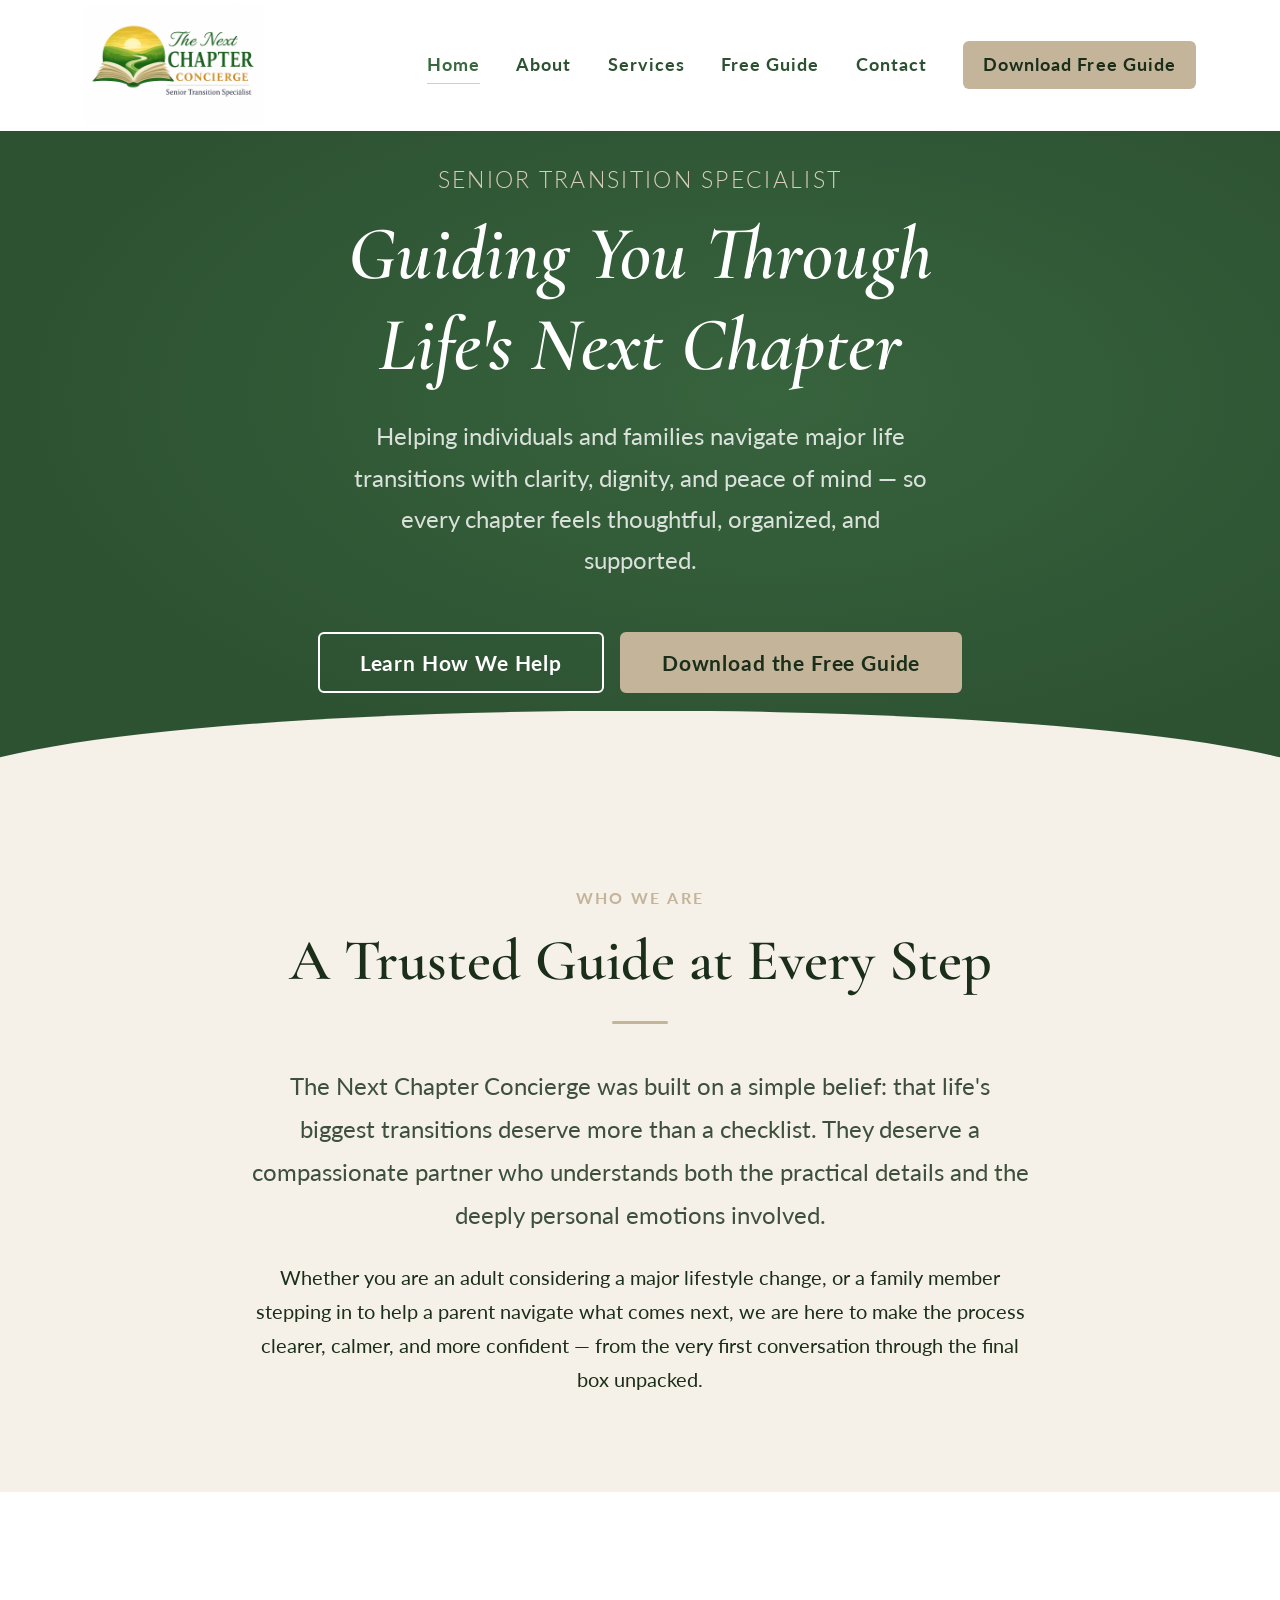
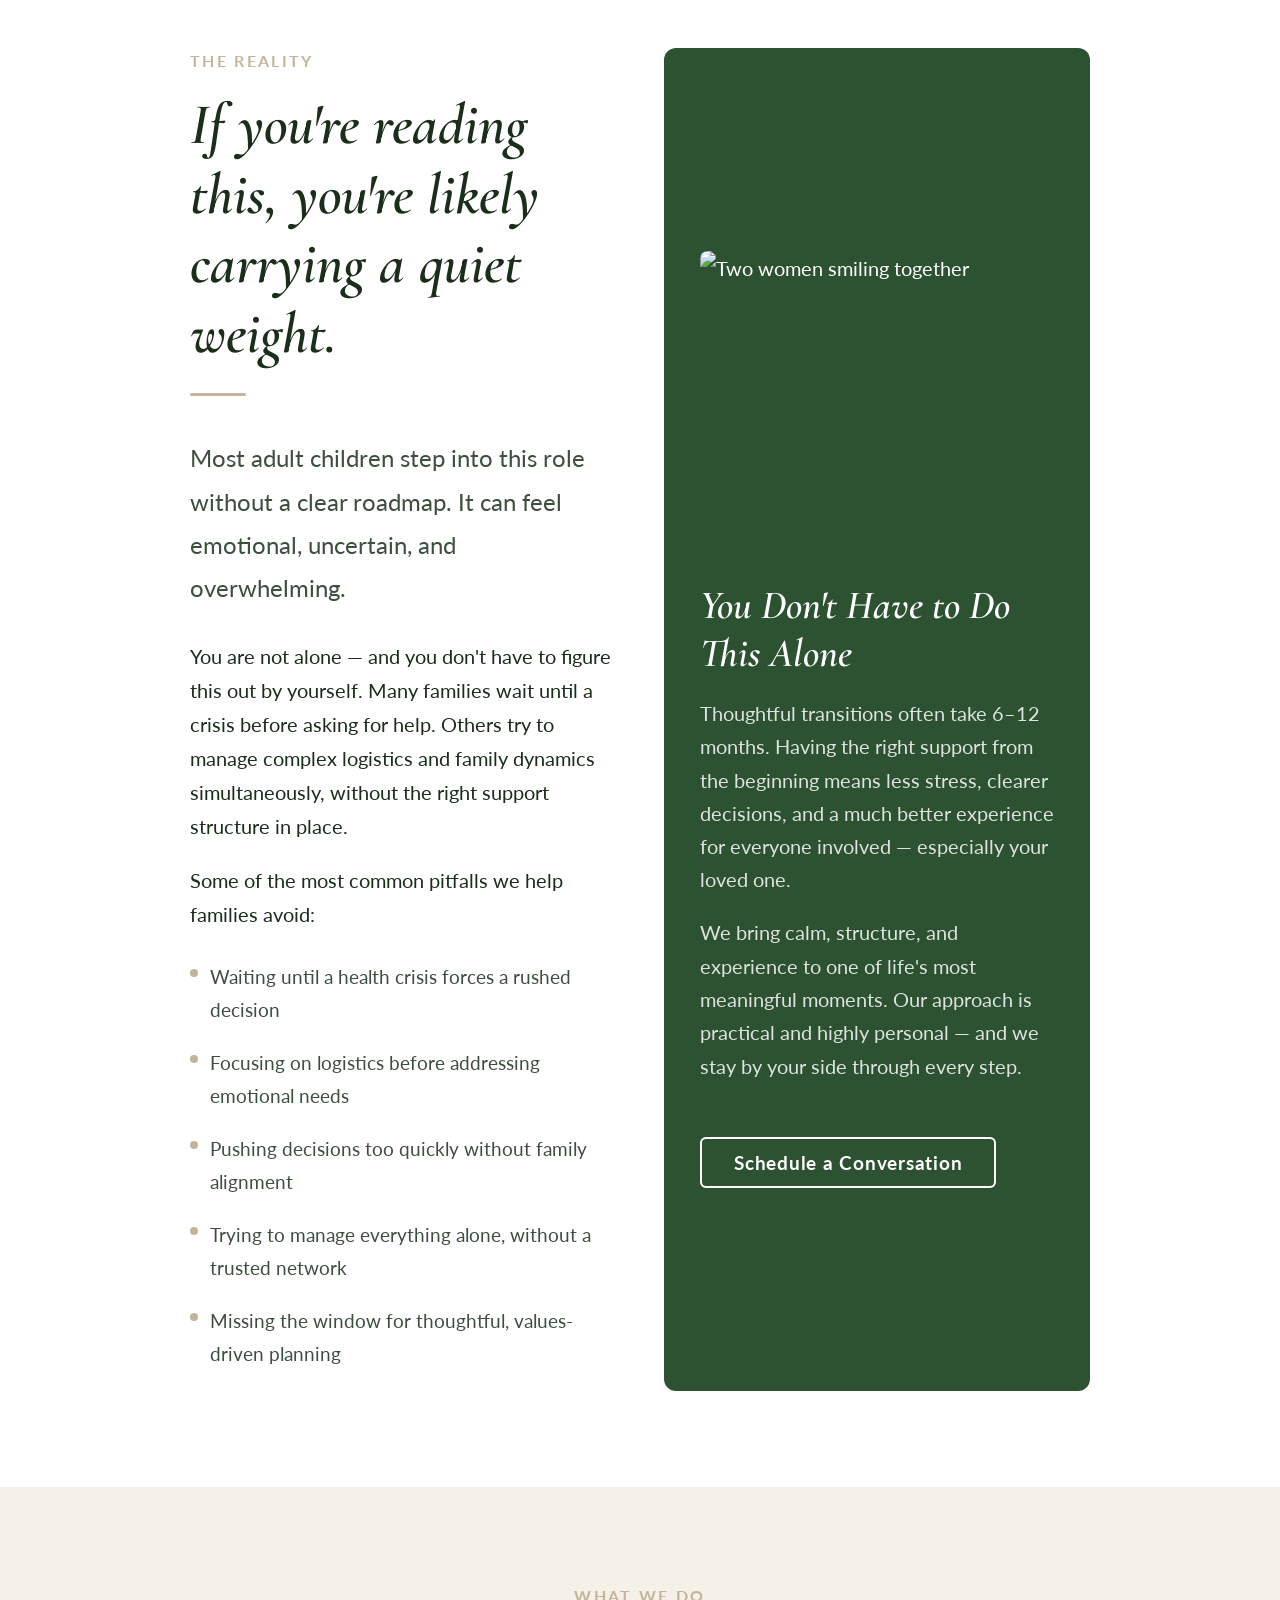
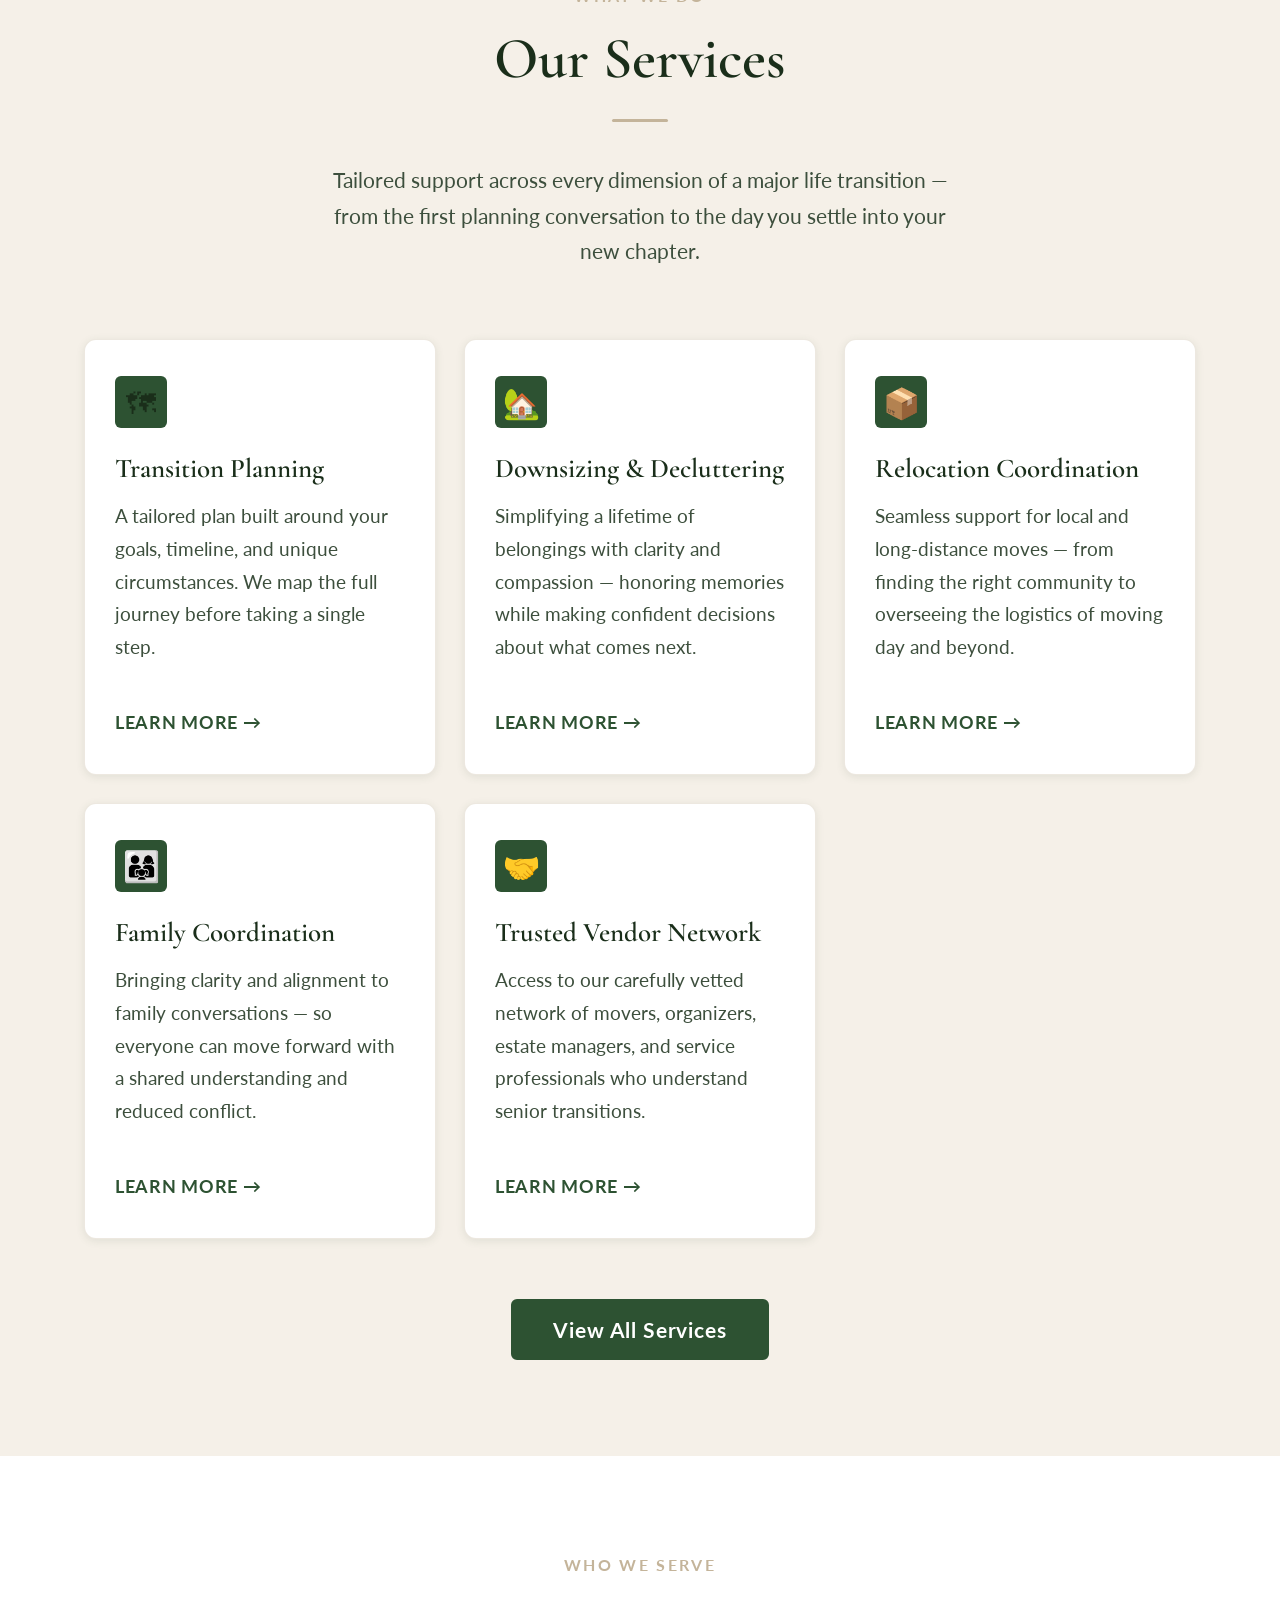
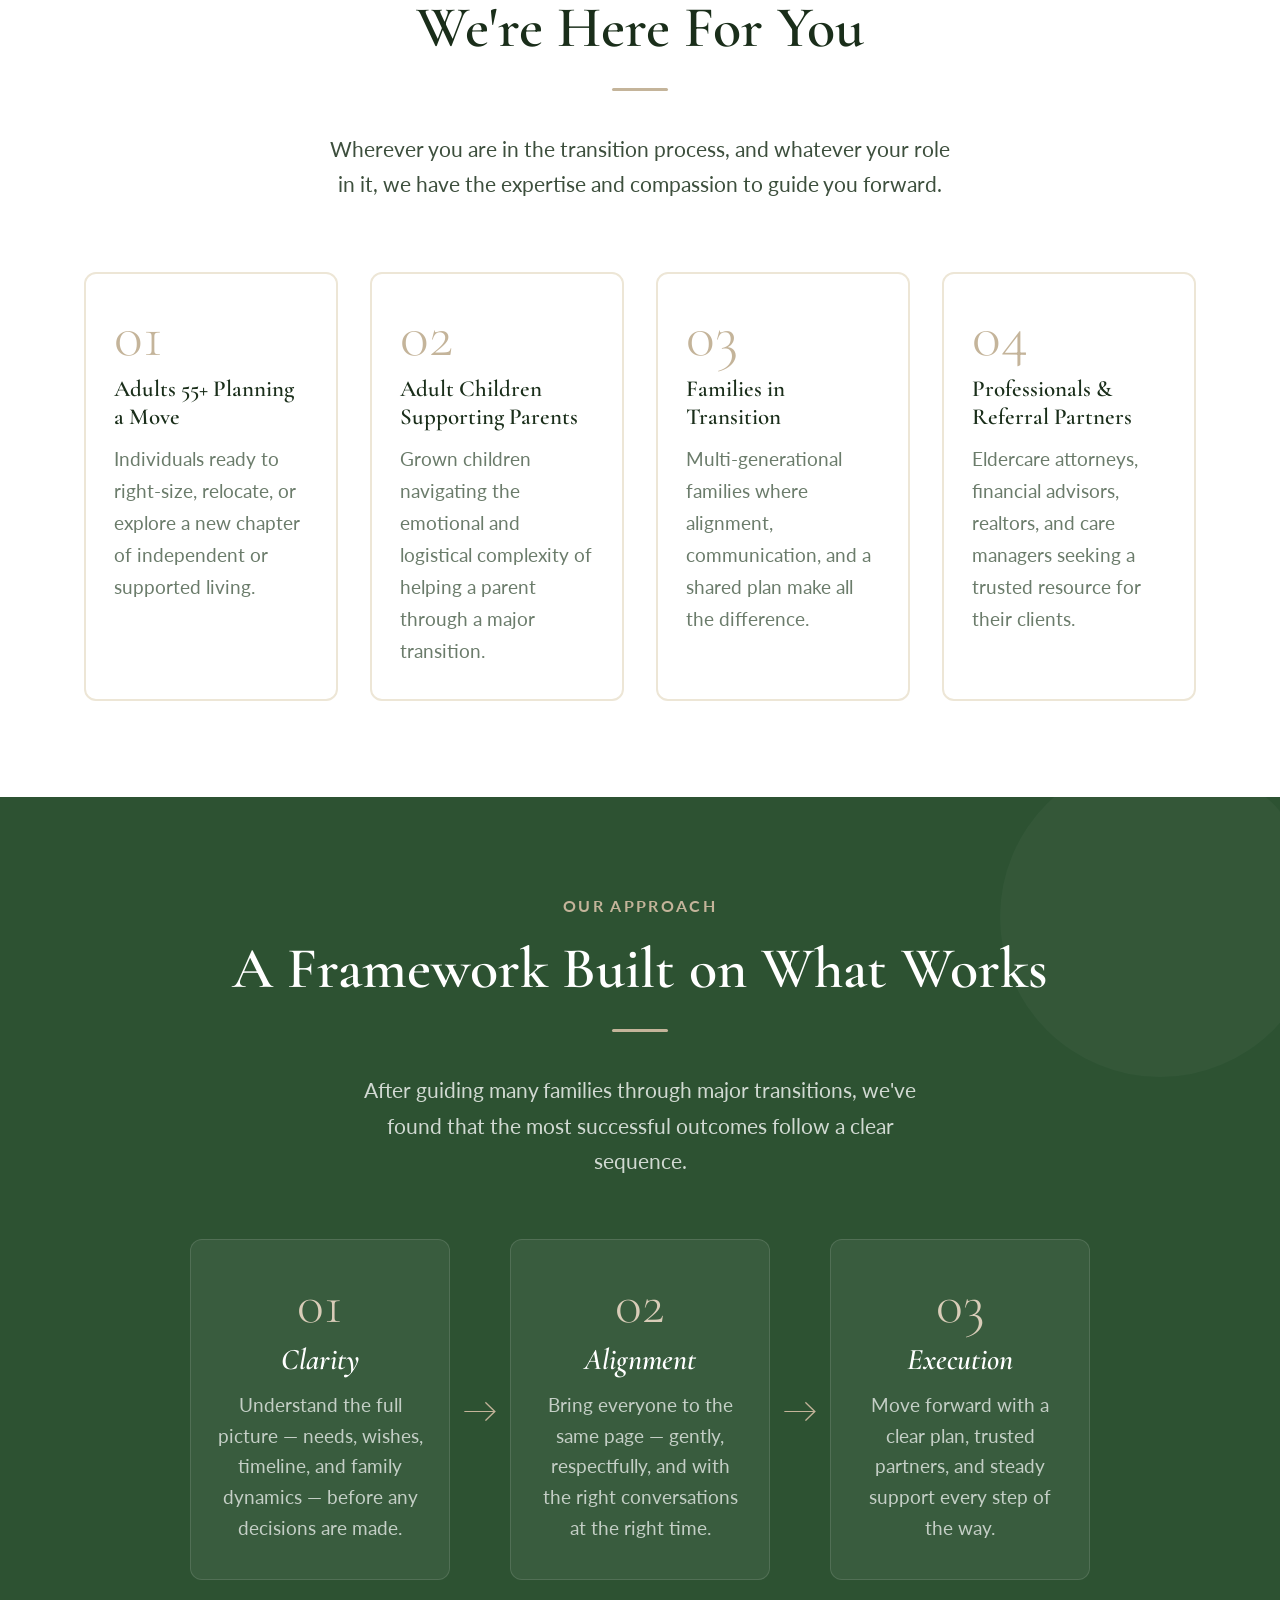
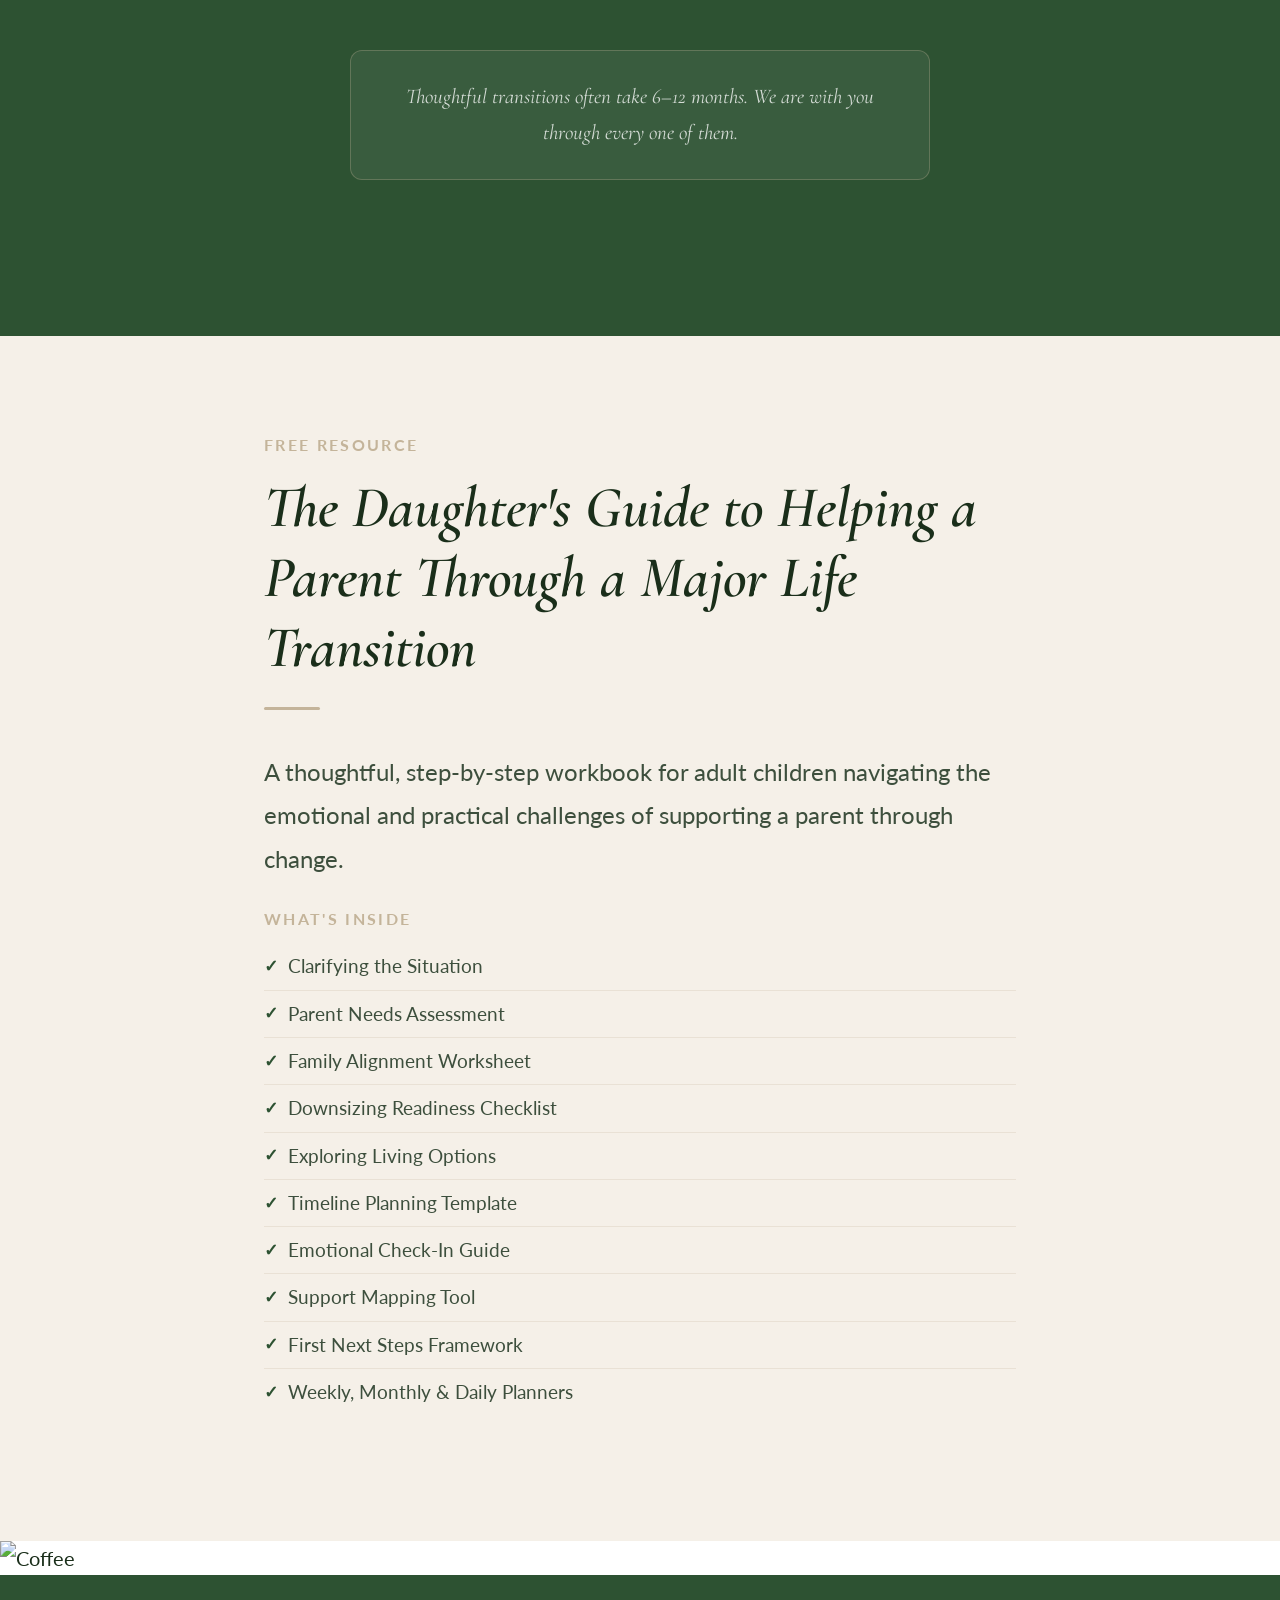
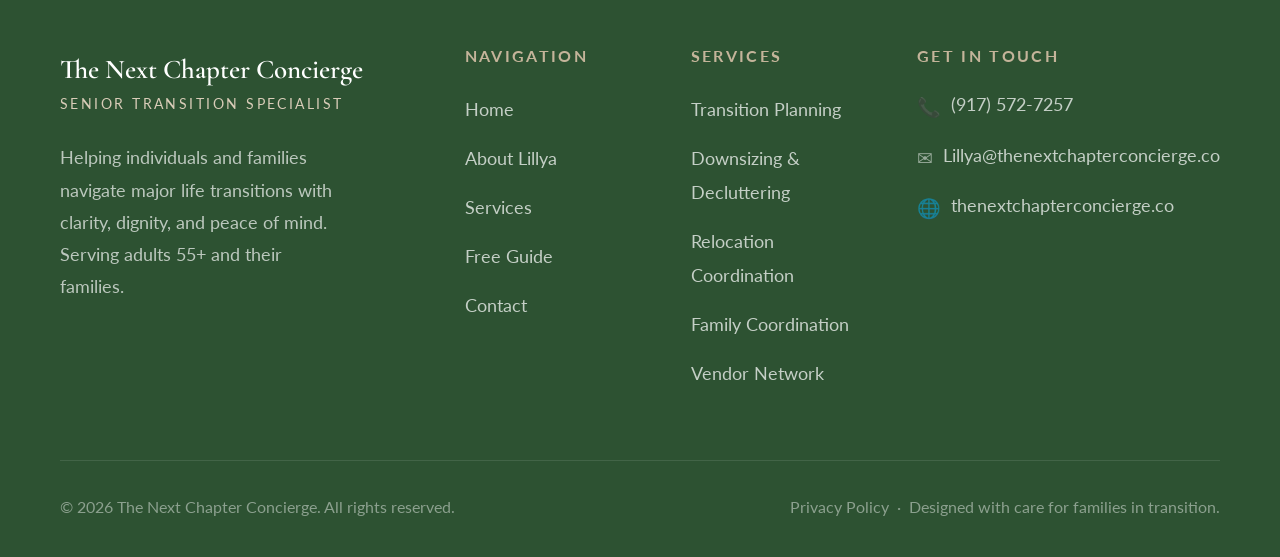
==== index.html @ 76ec865d "Initial commit — TheNextChapterConcierge website Co-Authored-By: Claude Sonnet 4.6 <noreply@anthropi" ====
<!DOCTYPE html>
<html lang="en">
<head>
  <meta charset="UTF-8" />
  <meta name="viewport" content="width=device-width, initial-scale=1.0" />
  <title>The Next Chapter Concierge — Senior Transition Specialist</title>
  <meta name="description" content="The Next Chapter Concierge helps individuals and families navigate major life transitions with clarity, dignity, and peace of mind. Serving adults 55+ and their families." />
  <meta name="author" content="Lillya Nashanchik" />

  <!-- Open Graph -->
  <meta property="og:title" content="The Next Chapter Concierge" />
  <meta property="og:description" content="Guiding You Through Life's Next Chapter. Senior Transition Specialist serving adults 55+ and their families." />
  <meta property="og:url" content="https://www.thenextchapterconcierge.co" />
  <meta property="og:type" content="website" />

  <!-- Google Fonts -->
  <link rel="preconnect" href="https://fonts.googleapis.com" />
  <link rel="preconnect" href="https://fonts.gstatic.com" crossorigin />
  <link href="https://fonts.googleapis.com/css2?family=Cormorant+Garamond:ital,wght@0,300;0,400;0,600;1,300;1,400;1,600&family=Lato:wght@300;400;700&display=swap" rel="stylesheet" />

  <link rel="stylesheet" href="css/styles.css" />
</head>
<body>

  <!-- ====================================================
       HEADER / NAV
       ==================================================== -->
  <header class="site-header" role="banner">
    <div class="nav-inner">
      <a href="index.html" class="nav-logo" aria-label="The Next Chapter Concierge — Home">
        <img src="images/logo.png" alt="The Next Chapter Concierge" class="logo-img" />
      </a>

      <nav class="nav-links" aria-label="Primary navigation">
        <a href="index.html" class="active">Home</a>
        <a href="about.html">About</a>
        <a href="services.html">Services</a>
        <a href="guide.html">Free Guide</a>
        <a href="contact.html">Contact</a>
        <a href="guide.html" class="nav-cta">Download Free Guide</a>
      </nav>

      <button class="hamburger" aria-label="Toggle navigation" aria-expanded="false" aria-controls="mobile-nav">
        <span></span>
        <span></span>
        <span></span>
      </button>
    </div>
  </header>

  <!-- Mobile Nav -->
  <nav class="mobile-nav" id="mobile-nav" aria-label="Mobile navigation">
    <ul>
      <li><a href="index.html">Home</a></li>
      <li><a href="about.html">About Lillya</a></li>
      <li><a href="services.html">Services</a></li>
      <li><a href="guide.html">Free Guide</a></li>
      <li><a href="contact.html">Contact</a></li>
    </ul>
    <div class="mobile-cta">
      <a href="guide.html" class="btn btn-tan">Download the Free Guide</a>
    </div>
  </nav>

  <main id="main-content">

    <!-- ====================================================
         HERO
         ==================================================== -->
    <section class="hero" aria-labelledby="hero-heading">
      <div class="hero-inner">
        <p class="hero-sub">Senior Transition Specialist</p>
        <h1 id="hero-heading">Guiding You Through<br />Life's Next Chapter</h1>
        <p class="hero-desc">
          Helping individuals and families navigate major life transitions with
          clarity, dignity, and peace of mind — so every chapter feels thoughtful,
          organized, and supported.
        </p>
        <div class="hero-btns">
          <a href="services.html" class="btn btn-outline btn-lg">Learn How We Help</a>
          <a href="guide.html" class="btn btn-tan btn-lg">Download the Free Guide</a>
        </div>
      </div>
    </section>

    <!-- ====================================================
         INTRO / WHO WE ARE
         ==================================================== -->
    <section class="intro-section" aria-labelledby="intro-heading">
      <div class="intro-inner">
        <span class="eyebrow">Who We Are</span>
        <h2 id="intro-heading">A Trusted Guide at Every Step</h2>
        <div class="divider"></div>
        <p class="lead">
          The Next Chapter Concierge was built on a simple belief: that life's biggest
          transitions deserve more than a checklist. They deserve a compassionate partner
          who understands both the practical details and the deeply personal emotions involved.
        </p>

        <p>
          Whether you are an adult considering a major lifestyle change, or a family member
          stepping in to help a parent navigate what comes next, we are here to make the
          process clearer, calmer, and more confident — from the very first conversation
          through the final box unpacked.
        </p>
      </div>
    </section>

    <!-- ====================================================
         THE REALITY / YOU'RE NOT ALONE
         ==================================================== -->
    <section class="reality-section" aria-labelledby="reality-heading">
      <div class="reality-inner">
        <div class="reality-grid">
          <div class="reality-text">
            <span class="eyebrow">The Reality</span>
            <h2 id="reality-heading">If you're reading this, you're likely carrying a quiet weight.</h2>
            <div class="divider divider-left"></div>
            <p class="lead">
              Most adult children step into this role without a clear roadmap. It can feel
              emotional, uncertain, and overwhelming.
            </p>
            <p>
              You are not alone — and you don't have to figure this out by yourself.
              Many families wait until a crisis before asking for help. Others try to manage
              complex logistics and family dynamics simultaneously, without the right
              support structure in place.
            </p>
            <p>
              Some of the most common pitfalls we help families avoid:
            </p>
            <ul class="reality-list" data-fade>
              <li>Waiting until a health crisis forces a rushed decision</li>
              <li>Focusing on logistics before addressing emotional needs</li>
              <li>Pushing decisions too quickly without family alignment</li>
              <li>Trying to manage everything alone, without a trusted network</li>
              <li>Missing the window for thoughtful, values-driven planning</li>
            </ul>
          </div>
          <div class="reality-callout" data-fade>
            <img src="images/Women.png" alt="Two women smiling together" style="width:100%; border-radius:8px; display:block; margin-bottom:1.5rem; min-height:300px; object-fit:cover;" />
            <h3>You Don't Have to Do This Alone</h3>
            <p>
              Thoughtful transitions often take 6–12 months. Having the right support
              from the beginning means less stress, clearer decisions, and a much better
              experience for everyone involved — especially your loved one.
            </p>
            <p>
              We bring calm, structure, and experience to one of life's most meaningful moments.
              Our approach is practical and highly personal — and we stay by your side
              through every step.
            </p>
            <a href="contact.html" class="btn btn-outline">Schedule a Conversation</a>
          </div>
        </div>
      </div>
    </section>

    <!-- ====================================================
         SERVICES
         ==================================================== -->
    <section class="services-section" aria-labelledby="services-heading">
      <div class="container">
        <div class="section-header">
          <span class="eyebrow">What We Do</span>
          <h2 id="services-heading">Our Services</h2>
          <div class="divider"></div>
          <p>
            Tailored support across every dimension of a major life transition —
            from the first planning conversation to the day you settle into your new chapter.
          </p>
        </div>

        <div class="services-grid">

          <div class="service-card" data-fade>
            <div class="service-icon" aria-hidden="true">🗺</div>
            <h3>Transition Planning</h3>
            <p>
              A tailored plan built around your goals, timeline, and unique circumstances.
              We map the full journey before taking a single step.
            </p>
            <a href="services.html#transition-planning" class="learn-more">Learn more →</a>
          </div>

          <div class="service-card" data-fade>
            <div class="service-icon" aria-hidden="true">🏡</div>
            <h3>Downsizing &amp; Decluttering</h3>
            <p>
              Simplifying a lifetime of belongings with clarity and compassion — honoring
              memories while making confident decisions about what comes next.
            </p>
            <a href="services.html#downsizing" class="learn-more">Learn more →</a>
          </div>

          <div class="service-card" data-fade>
            <div class="service-icon" aria-hidden="true">📦</div>
            <h3>Relocation Coordination</h3>
            <p>
              Seamless support for local and long-distance moves — from finding the right
              community to overseeing the logistics of moving day and beyond.
            </p>
            <a href="services.html#relocation" class="learn-more">Learn more →</a>
          </div>

          <div class="service-card" data-fade>
            <div class="service-icon" aria-hidden="true">👨‍👩‍👧</div>
            <h3>Family Coordination</h3>
            <p>
              Bringing clarity and alignment to family conversations — so everyone
              can move forward with a shared understanding and reduced conflict.
            </p>
            <a href="services.html#family-coordination" class="learn-more">Learn more →</a>
          </div>

          <div class="service-card" data-fade>
            <div class="service-icon" aria-hidden="true">🤝</div>
            <h3>Trusted Vendor Network</h3>
            <p>
              Access to our carefully vetted network of movers, organizers, estate
              managers, and service professionals who understand senior transitions.
            </p>
            <a href="services.html#vendor-network" class="learn-more">Learn more →</a>
          </div>

        </div>

        <div style="text-align:center; margin-top:3rem;">
          <a href="services.html" class="btn btn-primary btn-lg">View All Services</a>
        </div>
      </div>
    </section>

    <!-- ====================================================
         WHO WE SERVE
         ==================================================== -->
    <section class="audience-section" aria-labelledby="audience-heading">
      <div class="container">
        <div class="section-header">
          <span class="eyebrow">Who We Serve</span>
          <h2 id="audience-heading">We're Here For You</h2>
          <div class="divider"></div>
          <p>
            Wherever you are in the transition process, and whatever your role in it,
            we have the expertise and compassion to guide you forward.
          </p>
        </div>

        <div class="audience-grid">
          <div class="audience-card" data-fade>
            <div class="audience-num">01</div>
            <h4>Adults 55+ Planning a Move</h4>
            <p>
              Individuals ready to right-size, relocate, or explore a new chapter
              of independent or supported living.
            </p>
          </div>
          <div class="audience-card" data-fade>
            <div class="audience-num">02</div>
            <h4>Adult Children Supporting Parents</h4>
            <p>
              Grown children navigating the emotional and logistical complexity of
              helping a parent through a major transition.
            </p>
          </div>
          <div class="audience-card" data-fade>
            <div class="audience-num">03</div>
            <h4>Families in Transition</h4>
            <p>
              Multi-generational families where alignment, communication, and a
              shared plan make all the difference.
            </p>
          </div>
          <div class="audience-card" data-fade>
            <div class="audience-num">04</div>
            <h4>Professionals &amp; Referral Partners</h4>
            <p>
              Eldercare attorneys, financial advisors, realtors, and care managers
              seeking a trusted resource for their clients.
            </p>
          </div>
        </div>
      </div>
    </section>

    <!-- ====================================================
         THE FRAMEWORK
         ==================================================== -->
    <section class="framework-section" aria-labelledby="framework-heading">
      <div class="framework-inner">
        <span class="eyebrow text-tan">Our Approach</span>
        <h2 id="framework-heading">A Framework Built on What Works</h2>
        <div class="divider"></div>
        <p>
          After guiding many families through major transitions, we've found that the
          most successful outcomes follow a clear sequence.
        </p>

        <div class="framework-steps" role="list">
          <div class="framework-step" role="listitem" data-fade>
            <div class="step-num">01</div>
            <h3>Clarity</h3>
            <p>Understand the full picture — needs, wishes, timeline, and family dynamics — before any decisions are made.</p>
          </div>
          <div class="framework-arrow" aria-hidden="true">→</div>
          <div class="framework-step" role="listitem" data-fade>
            <div class="step-num">02</div>
            <h3>Alignment</h3>
            <p>Bring everyone to the same page — gently, respectfully, and with the right conversations at the right time.</p>
          </div>
          <div class="framework-arrow" aria-hidden="true">→</div>
          <div class="framework-step" role="listitem" data-fade>
            <div class="step-num">03</div>
            <h3>Execution</h3>
            <p>Move forward with a clear plan, trusted partners, and steady support every step of the way.</p>
          </div>
        </div>

        <p class="framework-note">
          Thoughtful transitions often take 6–12 months. We are with you through every one of them.
        </p>
      </div>
    </section>

    <!-- ====================================================
         LEAD MAGNET
         ==================================================== -->
    <section class="lead-magnet-section" aria-labelledby="guide-heading">
      <div class="lead-magnet-inner">
        <div class="lead-magnet-content">
          <span class="eyebrow">Free Resource</span>
          <h2 id="guide-heading">The Daughter's Guide to Helping a Parent Through a Major Life Transition</h2>
          <div class="divider divider-left"></div>
          <p class="lead">
            A thoughtful, step-by-step workbook for adult children navigating the
            emotional and practical challenges of supporting a parent through change.
          </p>
          <div class="guide-includes">
            <h5>What's Inside</h5>
            <ul>
              <li>Clarifying the Situation</li>
              <li>Parent Needs Assessment</li>
              <li>Family Alignment Worksheet</li>
              <li>Downsizing Readiness Checklist</li>
              <li>Exploring Living Options</li>
              <li>Timeline Planning Template</li>
              <li>Emotional Check-In Guide</li>
              <li>Support Mapping Tool</li>
              <li>First Next Steps Framework</li>
              <li>Weekly, Monthly &amp; Daily Planners</li>
            </ul>
          </div>
        </div>

      </div>
    </section>

    <!-- ====================================================
         COFFEE IMAGE
         ==================================================== -->
    <div>
      <img src="images/coffee.png" alt="Coffee" style="width:100%; max-height:450px; object-fit:cover; display:block;" />
    </div>

  </main>

  <!-- ====================================================
       FOOTER
       ==================================================== -->
  <footer class="site-footer" role="contentinfo">
    <div class="footer-inner">
      <div class="footer-top">
        <div class="footer-brand">
          <div class="logo-main">The Next Chapter Concierge</div>
          <span class="logo-sub">Senior Transition Specialist</span>
          <p>
            Helping individuals and families navigate major life transitions with
            clarity, dignity, and peace of mind. Serving adults 55+ and their families.
          </p>
        </div>

        <div class="footer-col">
          <h5>Navigation</h5>
          <ul>
            <li><a href="index.html">Home</a></li>
            <li><a href="about.html">About Lillya</a></li>
            <li><a href="services.html">Services</a></li>
            <li><a href="guide.html">Free Guide</a></li>
            <li><a href="contact.html">Contact</a></li>
          </ul>
        </div>

        <div class="footer-col">
          <h5>Services</h5>
          <ul>
            <li><a href="services.html#transition-planning">Transition Planning</a></li>
            <li><a href="services.html#downsizing">Downsizing &amp; Decluttering</a></li>
            <li><a href="services.html#relocation">Relocation Coordination</a></li>
            <li><a href="services.html#family-coordination">Family Coordination</a></li>
            <li><a href="services.html#vendor-network">Vendor Network</a></li>
          </ul>
        </div>

        <div class="footer-col">
          <h5>Get In Touch</h5>
          <div class="footer-contact-item">
            <span class="icon" aria-hidden="true">📞</span>
            <a href="tel:+19175727257">(917) 572-7257</a>
          </div>
          <div class="footer-contact-item">
            <span class="icon" aria-hidden="true">✉</span>
            <a href="mailto:Lillya@thenextchapterconcierge.co">Lillya@thenextchapterconcierge.co</a>
          </div>
          <div class="footer-contact-item">
            <span class="icon" aria-hidden="true">🌐</span>
            <a href="https://www.thenextchapterconcierge.co">thenextchapterconcierge.co</a>
          </div>
        </div>
      </div>

      <div class="footer-bottom">
        <p>&copy; 2026 The Next Chapter Concierge. All rights reserved.</p>
        <p>
          <a href="contact.html">Privacy Policy</a> &nbsp;·&nbsp;
          Designed with care for families in transition.
        </p>
      </div>
    </div>
  </footer>

  <script src="js/main.js"></script>
</body>
</html>
---- css/styles.css ----
/* ============================================================
   The Next Chapter Concierge — Main Stylesheet
   ============================================================ */

/* Google Fonts imported in HTML head */

/* ---- CSS Custom Properties ---- */
:root {
  --green-dark:    #2d5232;
  --green-mid:     #3a6840;
  --green-light:   #4e8a56;
  --cream:         #f5f0e8;
  --cream-dark:    #ede6d6;
  --tan:           #c4b49a;
  --tan-light:     #d9ccb8;
  --text-dark:     #1a2e1a;
  --text-mid:      #3d4f3d;
  --text-light:    #6b7c6b;
  --white:         #ffffff;
  --shadow-sm:     0 2px 8px rgba(45, 82, 50, 0.10);
  --shadow-md:     0 6px 24px rgba(45, 82, 50, 0.14);
  --shadow-lg:     0 12px 48px rgba(45, 82, 50, 0.18);
  --radius-sm:     6px;
  --radius-md:     12px;
  --radius-lg:     20px;
  --transition:    0.28s ease;
  --max-width:     1160px;
  --section-pad:   96px 24px;
}

/* ---- Reset & Base ---- */
*, *::before, *::after {
  box-sizing: border-box;
  margin: 0;
  padding: 0;
}

html {
  scroll-behavior: smooth;
  font-size: 20px;
}

body {
  font-family: 'Lato', sans-serif;
  color: var(--text-dark);
  background: var(--white);
  line-height: 1.7;
  -webkit-font-smoothing: antialiased;
}

img {
  max-width: 100%;
  display: block;
}

a {
  color: inherit;
  text-decoration: none;
}

ul {
  list-style: none;
}

/* ---- Typography ---- */
h1, h2, h3, h4, h5 {
  font-family: 'Cormorant Garamond', serif;
  font-weight: 600;
  line-height: 1.2;
  color: var(--text-dark);
}

h1 { font-size: 3.8rem; }
h2 { font-size: 2.9rem; }
h3 { font-size: 2rem; }
h4 { font-size: 1.3rem; }
h5 { font-size: 1.1rem; }

p { margin-bottom: 1em; }
p:last-child { margin-bottom: 0; }

.lead {
  font-size: 1.2rem;
  line-height: 1.8;
  color: var(--text-mid);
}

.serif { font-family: 'Cormorant Garamond', serif; }

/* ---- Utility ---- */
.container {
  max-width: var(--max-width);
  margin: 0 auto;
  padding: 0 24px;
}

.text-center { text-align: center; }
.text-white  { color: var(--white); }
.text-green  { color: var(--green-dark); }
.text-tan    { color: var(--tan); }

.bg-green  { background-color: var(--green-dark); }
.bg-cream  { background-color: var(--cream); }
.bg-white  { background-color: var(--white); }

.section-pad { padding: var(--section-pad); }

.eyebrow {
  font-family: 'Lato', sans-serif;
  font-size: 0.78rem;
  font-weight: 700;
  letter-spacing: 0.15em;
  text-transform: uppercase;
  color: var(--tan);
  margin-bottom: 0.75rem;
  display: block;
}

.divider {
  width: 56px;
  height: 3px;
  background: var(--tan);
  margin: 1.25rem auto 2rem;
  border-radius: 2px;
}

.divider-left {
  margin-left: 0;
}

/* ---- Buttons ---- */
.btn {
  display: inline-flex;
  align-items: center;
  gap: 8px;
  font-family: 'Lato', sans-serif;
  font-size: 0.95rem;
  font-weight: 700;
  letter-spacing: 0.04em;
  padding: 14px 32px;
  border-radius: var(--radius-sm);
  border: 2px solid transparent;
  cursor: pointer;
  transition: all var(--transition);
  text-decoration: none;
  line-height: 1;
}

.btn-primary {
  background: var(--green-dark);
  color: var(--white);
  border-color: var(--green-dark);
}

.btn-primary:hover {
  background: var(--green-mid);
  border-color: var(--green-mid);
  transform: translateY(-2px);
  box-shadow: var(--shadow-md);
}

.btn-outline {
  background: transparent;
  color: var(--white);
  border-color: var(--white);
}

.btn-outline:hover {
  background: rgba(255,255,255,0.12);
  transform: translateY(-2px);
}

.btn-outline-green {
  background: transparent;
  color: var(--green-dark);
  border-color: var(--green-dark);
}

.btn-outline-green:hover {
  background: var(--green-dark);
  color: var(--white);
  transform: translateY(-2px);
}

.btn-tan {
  background: var(--tan);
  color: var(--text-dark);
  border-color: var(--tan);
}

.btn-tan:hover {
  background: var(--tan-light);
  border-color: var(--tan-light);
  transform: translateY(-2px);
  box-shadow: var(--shadow-sm);
}

.btn-lg {
  font-size: 1.05rem;
  padding: 18px 40px;
}

/* ---- Navigation ---- */
.site-header {
  position: fixed;
  top: 0;
  left: 0;
  right: 0;
  z-index: 1000;
  background: #ffffff;
  backdrop-filter: blur(8px);
  -webkit-backdrop-filter: blur(8px);
  border-bottom: 1px solid rgba(255,255,255,0.08);
  transition: all var(--transition);
}

.site-header.scrolled {
  box-shadow: var(--shadow-md);
}

.nav-inner {
  display: flex;
  align-items: center;
  justify-content: space-between;
  height: 130px;
  max-width: var(--max-width);
  margin: 0 auto;
  padding: 0 24px;
}

.nav-logo {
  display: flex;
  flex-direction: column;
  line-height: 1.1;
}

.logo-img {
  height: 120px;
  width: auto;
  display: block;
}

.nav-logo .logo-main {
  font-family: 'Cormorant Garamond', serif;
  font-size: 1.25rem;
  font-weight: 600;
  color: var(--white);
  letter-spacing: 0.02em;
}

.nav-logo .logo-sub {
  font-family: 'Lato', sans-serif;
  font-size: 0.65rem;
  font-weight: 400;
  letter-spacing: 0.18em;
  text-transform: uppercase;
  color: var(--tan-light);
}

.nav-links {
  display: flex;
  align-items: center;
  gap: 36px;
}

.nav-links a {
  font-family: 'Lato', sans-serif;
  font-size: 0.88rem;
  font-weight: 700;
  letter-spacing: 0.06em;
  color: var(--green-dark);
  transition: color var(--transition);
  position: relative;
}

.nav-links a::after {
  content: '';
  position: absolute;
  bottom: -4px;
  left: 0;
  width: 0;
  height: 1px;
  background: var(--tan-light);
  transition: width var(--transition);
}

.nav-links a:hover,
.nav-links a.active {
  color: var(--green-mid);
}

.nav-links a:hover::after,
.nav-links a.active::after {
  width: 100%;
}

.nav-cta {
  background: var(--tan) !important;
  color: var(--text-dark) !important;
  padding: 9px 20px;
  border-radius: var(--radius-sm);
  font-weight: 700 !important;
}

.nav-cta:hover {
  background: var(--tan-light) !important;
}

.nav-cta::after { display: none !important; }

.hamburger {
  display: none;
  flex-direction: column;
  gap: 5px;
  cursor: pointer;
  padding: 4px;
  background: none;
  border: none;
}

.hamburger span {
  display: block;
  width: 26px;
  height: 2px;
  background: var(--white);
  border-radius: 2px;
  transition: all var(--transition);
}

.hamburger.open span:nth-child(1) {
  transform: translateY(7px) rotate(45deg);
}
.hamburger.open span:nth-child(2) {
  opacity: 0;
}
.hamburger.open span:nth-child(3) {
  transform: translateY(-7px) rotate(-45deg);
}

/* ---- Mobile Nav ---- */
.mobile-nav {
  display: none;
  position: fixed;
  top: 72px;
  left: 0;
  right: 0;
  background: var(--green-dark);
  border-top: 1px solid rgba(255,255,255,0.08);
  z-index: 999;
  transform: translateY(-20px);
  opacity: 0;
  pointer-events: none;
  transition: all var(--transition);
}

.mobile-nav.open {
  display: block;
  transform: translateY(0);
  opacity: 1;
  pointer-events: all;
}

.mobile-nav ul {
  padding: 20px 0 28px;
}

.mobile-nav ul li a {
  display: block;
  padding: 14px 28px;
  font-family: 'Lato', sans-serif;
  font-size: 1rem;
  color: rgba(255,255,255,0.9);
  letter-spacing: 0.04em;
  transition: all var(--transition);
  border-left: 3px solid transparent;
}

.mobile-nav ul li a:hover {
  color: var(--white);
  background: rgba(255,255,255,0.06);
  border-left-color: var(--tan);
}

.mobile-nav .mobile-cta {
  padding: 18px 28px 24px;
  border-top: 1px solid rgba(255,255,255,0.08);
}

.mobile-nav .mobile-cta .btn {
  width: 100%;
  justify-content: center;
}

/* ---- Hero ---- */
.hero {
  background: var(--green-dark);
  padding: 160px 24px 96px;
  position: relative;
  overflow: hidden;
}

.hero::before {
  content: '';
  position: absolute;
  inset: 0;
  background: radial-gradient(ellipse at 60% 50%, rgba(78, 138, 86, 0.3) 0%, transparent 70%);
  pointer-events: none;
}

.hero::after {
  content: '';
  position: absolute;
  bottom: -2px;
  left: 0;
  right: 0;
  height: 80px;
  background: var(--cream);
  clip-path: ellipse(55% 100% at 50% 100%);
}

.hero-inner {
  max-width: 800px;
  margin: 0 auto;
  text-align: center;
  position: relative;
  z-index: 1;
}

.hero h1 {
  color: var(--white);
  margin-bottom: 1.25rem;
  font-style: italic;
}

.hero .hero-sub {
  font-family: 'Lato', sans-serif;
  font-size: 1.15rem;
  color: var(--tan-light);
  margin-bottom: 0.5rem;
  letter-spacing: 0.1em;
  text-transform: uppercase;
  font-weight: 300;
}

.hero .hero-desc {
  font-family: 'Lato', sans-serif;
  font-size: 1.18rem;
  color: rgba(255,255,255,0.82);
  max-width: 580px;
  margin: 0 auto 2.5rem;
  line-height: 1.75;
}

.hero-btns {
  display: flex;
  gap: 16px;
  justify-content: center;
  flex-wrap: wrap;
}

/* ---- Hero variants (interior pages) ---- */
.page-hero {
  background: var(--green-dark);
  padding: 140px 24px 72px;
  text-align: center;
  position: relative;
}

.page-hero::after {
  content: '';
  position: absolute;
  bottom: -2px;
  left: 0;
  right: 0;
  height: 60px;
  background: var(--cream);
  clip-path: ellipse(55% 100% at 50% 100%);
}

.page-hero .eyebrow {
  color: var(--tan-light);
}

.page-hero h1 {
  color: var(--white);
  font-style: italic;
}

.page-hero p {
  color: rgba(255,255,255,0.78);
  font-size: 1.1rem;
  max-width: 620px;
  margin: 1rem auto 0;
}

/* ---- Section: Intro ---- */
.intro-section {
  background: var(--cream);
  padding: var(--section-pad);
}

.intro-inner {
  max-width: 780px;
  margin: 0 auto;
  text-align: center;
}

.intro-inner blockquote {
  font-family: 'Cormorant Garamond', serif;
  font-size: 1.5rem;
  font-style: italic;
  color: var(--green-dark);
  border-left: 4px solid var(--tan);
  padding: 1.25rem 2rem;
  margin: 2.5rem 0;
  text-align: left;
  background: rgba(196,180,154,0.12);
  border-radius: 0 var(--radius-sm) var(--radius-sm) 0;
}

/* ---- Section: Reality ---- */
.reality-section {
  background: var(--white);
  padding: var(--section-pad);
}

.reality-inner {
  max-width: 900px;
  margin: 0 auto;
}

.reality-grid {
  display: grid;
  grid-template-columns: 1fr 1fr;
  gap: 48px;
  margin-top: 3rem;
}

.reality-image img {
  mix-blend-mode: luminosity;
  opacity: 0.85;
  border-radius: 12px;
}

.reality-text h2 {
  font-style: italic;
}

.reality-text .lead {
  margin: 1.25rem 0 1.5rem;
}

.reality-list {
  margin-top: 1.5rem;
}

.reality-list li {
  display: flex;
  gap: 12px;
  align-items: flex-start;
  margin-bottom: 1rem;
  font-size: 0.97rem;
  color: var(--text-mid);
}

.reality-list li::before {
  content: '';
  width: 8px;
  height: 8px;
  min-width: 8px;
  border-radius: 50%;
  background: var(--tan);
  margin-top: 8px;
}

.reality-callout {
  background: var(--green-dark);
  color: var(--white);
  padding: 40px 36px;
  border-radius: var(--radius-md);
  display: flex;
  flex-direction: column;
  justify-content: center;
}

.reality-callout h3 {
  color: var(--white);
  font-style: italic;
  margin-bottom: 1rem;
}

.reality-callout p {
  color: rgba(255,255,255,0.84);
  font-size: 0.98rem;
}

.reality-callout .btn {
  margin-top: 1.75rem;
  align-self: flex-start;
}

/* ---- Section: Services ---- */
.services-section {
  background: var(--cream);
  padding: var(--section-pad);
}

.section-header {
  text-align: center;
  max-width: 640px;
  margin: 0 auto 3.5rem;
}

.section-header p {
  color: var(--text-mid);
  font-size: 1.05rem;
}

.services-grid {
  display: grid;
  grid-template-columns: repeat(auto-fit, minmax(280px, 1fr));
  gap: 28px;
  max-width: var(--max-width);
  margin: 0 auto;
}

.service-card {
  background: var(--white);
  border-radius: var(--radius-md);
  padding: 36px 30px;
  box-shadow: var(--shadow-sm);
  transition: all var(--transition);
  border: 1px solid rgba(196,180,154,0.3);
}

.service-card:hover {
  transform: translateY(-6px);
  box-shadow: var(--shadow-md);
  border-color: var(--tan);
}

.service-icon {
  width: 52px;
  height: 52px;
  background: var(--green-dark);
  border-radius: var(--radius-sm);
  display: flex;
  align-items: center;
  justify-content: center;
  font-size: 1.5rem;
  margin-bottom: 1.25rem;
}

.service-card h3 {
  font-size: 1.35rem;
  margin-bottom: 0.75rem;
}

.service-card p {
  color: var(--text-mid);
  font-size: 0.96rem;
  line-height: 1.7;
}

.service-card .learn-more {
  display: inline-flex;
  align-items: center;
  gap: 6px;
  margin-top: 1.25rem;
  font-size: 0.88rem;
  font-weight: 700;
  color: var(--green-dark);
  letter-spacing: 0.04em;
  text-transform: uppercase;
  transition: gap var(--transition);
}

.service-card .learn-more:hover {
  gap: 10px;
}

/* ---- Section: Who We Serve ---- */
.audience-section {
  background: var(--white);
  padding: var(--section-pad);
}

.audience-grid {
  display: grid;
  grid-template-columns: repeat(auto-fit, minmax(240px, 1fr));
  gap: 32px;
  max-width: var(--max-width);
  margin: 0 auto;
}

.audience-card {
  padding: 32px 28px;
  border-radius: var(--radius-md);
  border: 2px solid var(--cream-dark);
  transition: all var(--transition);
}

.audience-card:hover {
  border-color: var(--green-dark);
  background: var(--cream);
}

.audience-num {
  font-family: 'Cormorant Garamond', serif;
  font-size: 3rem;
  font-weight: 300;
  color: var(--tan);
  line-height: 1;
  margin-bottom: 0.5rem;
}

.audience-card h4 {
  font-size: 1.15rem;
  margin-bottom: 0.6rem;
}

.audience-card p {
  font-size: 0.94rem;
  color: var(--text-light);
}

/* ---- Section: Framework ---- */
.framework-section {
  background: var(--green-dark);
  padding: var(--section-pad);
  position: relative;
  overflow: hidden;
}

.framework-section::before {
  content: '';
  position: absolute;
  top: -40px;
  right: -40px;
  width: 320px;
  height: 320px;
  border-radius: 50%;
  background: rgba(255,255,255,0.03);
  pointer-events: none;
}

.framework-inner {
  max-width: 900px;
  margin: 0 auto;
  text-align: center;
}

.framework-inner h2 {
  color: var(--white);
}

.framework-inner > p {
  color: rgba(255,255,255,0.78);
  font-size: 1.05rem;
  max-width: 580px;
  margin: 0 auto 3rem;
}

.framework-steps {
  display: grid;
  grid-template-columns: 1fr auto 1fr auto 1fr;
  align-items: center;
  gap: 0;
  margin-bottom: 3.5rem;
}

.framework-step {
  background: rgba(255,255,255,0.06);
  border: 1px solid rgba(255,255,255,0.12);
  border-radius: var(--radius-md);
  padding: 36px 24px;
  text-align: center;
  transition: all var(--transition);
}

.framework-step:hover {
  background: rgba(255,255,255,0.10);
  transform: translateY(-4px);
}

.step-num {
  font-family: 'Cormorant Garamond', serif;
  font-size: 2.8rem;
  font-weight: 300;
  color: var(--tan-light);
  line-height: 1;
  margin-bottom: 0.5rem;
}

.framework-step h3 {
  color: var(--white);
  font-size: 1.5rem;
  font-style: italic;
  margin-bottom: 0.6rem;
}

.framework-step p {
  color: rgba(255,255,255,0.7);
  font-size: 0.93rem;
  line-height: 1.65;
}

.framework-arrow {
  color: var(--tan);
  font-size: 1.8rem;
  padding: 0 12px;
  font-weight: 300;
}

.framework-note {
  background: rgba(255,255,255,0.06);
  border: 1px solid rgba(196,180,154,0.3);
  border-radius: var(--radius-md);
  padding: 28px 36px;
  font-family: 'Cormorant Garamond', serif;
  font-size: 1.25rem;
  font-style: italic;
  color: var(--tan-light);
}

/* ---- Section: Lead Magnet ---- */
.lead-magnet-section {
  background: var(--cream);
  padding: var(--section-pad);
  overflow: visible;
}

.lead-magnet-inner {
  max-width: 800px;
  margin: 0 auto;
  display: flex;
  flex-direction: column;
  gap: 48px;
  padding: 0 24px;
  box-sizing: border-box;
}

.lead-magnet-content h2 {
  font-style: italic;
}

.lead-magnet-content .lead {
  margin: 1rem 0 1.5rem;
}

.guide-includes {
  margin: 1.5rem 0;
}

.guide-includes h5 {
  font-family: 'Lato', sans-serif;
  font-size: 0.78rem;
  font-weight: 700;
  letter-spacing: 0.15em;
  text-transform: uppercase;
  color: var(--tan);
  margin-bottom: 0.75rem;
}

.guide-includes ul li {
  display: flex;
  align-items: center;
  gap: 10px;
  padding: 7px 0;
  font-size: 0.95rem;
  color: var(--text-mid);
  border-bottom: 1px solid rgba(196,180,154,0.25);
}

.guide-includes ul li:last-child {
  border-bottom: none;
}

.guide-includes ul li::before {
  content: '✓';
  color: var(--green-dark);
  font-weight: 700;
  font-size: 0.85rem;
}

.lead-magnet-form-wrap {
  background: var(--white);
  border-radius: var(--radius-lg);
  padding: 44px 40px 80px;
  box-shadow: var(--shadow-md);
  border: 1px solid rgba(196,180,154,0.25);
}

.lead-magnet-form-wrap h3 {
  font-size: 1.6rem;
  margin-bottom: 0.4rem;
}

.lead-magnet-form-wrap p {
  font-size: 0.93rem;
  color: var(--text-light);
  margin-bottom: 1.75rem;
}

/* ---- Mailchimp form overrides ---- */
#mc_embed_signup {
  background: transparent !important;
  font-family: 'Lato', sans-serif !important;
  width: 100% !important;
}
#mc_embed_signup .mc-field-group {
  margin-bottom: 1.25rem;
  width: 100% !important;
}
#mc_embed_signup .mc-field-group label {
  display: block;
  font-size: 0.83rem;
  font-weight: 700;
  letter-spacing: 0.06em;
  text-transform: uppercase;
  color: var(--text-mid);
  margin-bottom: 6px;
}
#mc_embed_signup .mc-field-group input {
  width: 100%;
  padding: 13px 16px;
  border: 1px solid rgba(196,180,154,0.5);
  border-radius: var(--radius-sm);
  font-size: 1rem;
  font-family: 'Lato', sans-serif;
  color: var(--text-dark);
  background: var(--white);
  box-sizing: border-box;
}
#mc_embed_signup .mc-field-group input:focus {
  outline: none;
  border-color: var(--green-mid);
}
#mc_embed_signup #mc-embedded-subscribe {
  width: 100%;
  padding: 18px 24px;
  background: var(--green-dark);
  color: white;
  border: none;
  border-radius: var(--radius-sm);
  font-family: 'Lato', sans-serif;
  font-size: 1rem;
  font-weight: 700;
  letter-spacing: 0.06em;
  cursor: pointer;
  margin-top: 1rem;
  display: block;
}
#mc_embed_signup #mc-embedded-subscribe:hover {
  background: var(--green-mid);
}
#mc_embed_signup h2 { display: none; }
#mc_embed_signup .indicates-required { display: none; }
#mc_embed_signup .clear { overflow: visible; }
#mc_embed_signup #mc_embed_signup_scroll { overflow: visible; }
#mc_embed_signup div { overflow: visible; }

/* ---- Forms ---- */
.form-group {
  margin-bottom: 1.25rem;
}

.form-group label {
  display: block;
  font-size: 0.83rem;
  font-weight: 700;
  letter-spacing: 0.06em;
  text-transform: uppercase;
  color: var(--text-mid);
  margin-bottom: 0.45rem;
}

.form-group input,
.form-group textarea,
.form-group select {
  width: 100%;
  padding: 13px 16px;
  border: 1.5px solid var(--cream-dark);
  border-radius: var(--radius-sm);
  font-family: 'Lato', sans-serif;
  font-size: 0.97rem;
  color: var(--text-dark);
  background: var(--white);
  transition: border-color var(--transition), box-shadow var(--transition);
  outline: none;
  appearance: none;
  -webkit-appearance: none;
}

.form-group input:focus,
.form-group textarea:focus,
.form-group select:focus {
  border-color: var(--green-dark);
  box-shadow: 0 0 0 3px rgba(45,82,50,0.08);
}

.form-group textarea {
  min-height: 130px;
  resize: vertical;
}

.form-group select {
  background-image: url("data:image/svg+xml,%3Csvg xmlns='http://www.w3.org/2000/svg' width='12' height='8' viewBox='0 0 12 8'%3E%3Cpath d='M1 1l5 5 5-5' stroke='%233d4f3d' stroke-width='1.5' fill='none' stroke-linecap='round'/%3E%3C/svg%3E");
  background-repeat: no-repeat;
  background-position: right 14px center;
  padding-right: 40px;
}

.form-note {
  font-size: 0.78rem;
  color: var(--text-light);
  margin-top: 0.75rem;
  line-height: 1.5;
}

.form-success {
  display: none;
  background: rgba(45,82,50,0.08);
  border: 1px solid var(--green-dark);
  border-radius: var(--radius-sm);
  padding: 16px 20px;
  font-size: 0.95rem;
  color: var(--green-dark);
  margin-top: 1rem;
}

/* ---- Section: Testimonials ---- */
.testimonials-section {
  background: var(--white);
  padding: var(--section-pad);
}

.testimonials-grid {
  display: grid;
  grid-template-columns: repeat(auto-fit, minmax(280px, 1fr));
  gap: 28px;
  max-width: var(--max-width);
  margin: 0 auto;
}

.testimonial-card {
  background: var(--cream);
  border-radius: var(--radius-md);
  padding: 36px 32px;
  border: 1px solid rgba(196,180,154,0.3);
  position: relative;
}

.testimonial-card::before {
  content: '\201C';
  font-family: 'Cormorant Garamond', serif;
  font-size: 5rem;
  line-height: 0.6;
  color: var(--tan);
  position: absolute;
  top: 24px;
  left: 28px;
  opacity: 0.5;
}

.testimonial-card blockquote {
  font-family: 'Cormorant Garamond', serif;
  font-size: 1.15rem;
  font-style: italic;
  color: var(--text-dark);
  line-height: 1.7;
  margin-bottom: 1.5rem;
  padding-top: 1.5rem;
}

.testimonial-author {
  display: flex;
  align-items: center;
  gap: 14px;
}

.author-avatar {
  width: 46px;
  height: 46px;
  border-radius: 50%;
  background: var(--tan);
  display: flex;
  align-items: center;
  justify-content: center;
  font-family: 'Cormorant Garamond', serif;
  font-size: 1.2rem;
  color: var(--white);
  font-weight: 600;
}

.author-info .author-name {
  font-weight: 700;
  font-size: 0.92rem;
  color: var(--text-dark);
}

.author-info .author-role {
  font-size: 0.82rem;
  color: var(--text-light);
}

.stars {
  color: #c9a84c;
  font-size: 0.88rem;
  margin-bottom: 0.5rem;
  letter-spacing: 2px;
}

/* ---- Footer ---- */
.site-footer {
  background: var(--green-dark);
  padding: 72px 24px 36px;
}

.footer-inner {
  max-width: var(--max-width);
  margin: 0 auto;
}

.footer-top {
  display: grid;
  grid-template-columns: 2fr 1fr 1fr 1.4fr;
  gap: 48px;
  padding-bottom: 56px;
  border-bottom: 1px solid rgba(255,255,255,0.1);
}

.footer-brand .logo-main {
  font-family: 'Cormorant Garamond', serif;
  font-size: 1.35rem;
  font-weight: 600;
  color: var(--white);
}

.footer-brand .logo-sub {
  font-family: 'Lato', sans-serif;
  font-size: 0.68rem;
  font-weight: 400;
  letter-spacing: 0.18em;
  text-transform: uppercase;
  color: var(--tan-light);
  display: block;
  margin-bottom: 1.25rem;
}

.footer-brand p {
  font-size: 0.92rem;
  color: rgba(255,255,255,0.68);
  line-height: 1.75;
  max-width: 280px;
}

.footer-col h5 {
  font-family: 'Lato', sans-serif;
  font-size: 0.78rem;
  font-weight: 700;
  letter-spacing: 0.15em;
  text-transform: uppercase;
  color: var(--tan);
  margin-bottom: 1.25rem;
}

.footer-col ul li {
  margin-bottom: 0.75rem;
}

.footer-col ul li a {
  font-size: 0.9rem;
  color: rgba(255,255,255,0.72);
  transition: color var(--transition);
}

.footer-col ul li a:hover {
  color: var(--white);
}

.footer-contact-item {
  display: flex;
  align-items: flex-start;
  gap: 10px;
  margin-bottom: 1rem;
}

.footer-contact-item .icon {
  font-size: 0.95rem;
  margin-top: 2px;
  opacity: 0.7;
}

.footer-contact-item a,
.footer-contact-item span {
  font-size: 0.9rem;
  color: rgba(255,255,255,0.72);
  transition: color var(--transition);
  line-height: 1.5;
}

.footer-contact-item a:hover {
  color: var(--white);
}

.footer-bottom {
  display: flex;
  align-items: center;
  justify-content: space-between;
  padding-top: 32px;
}

.footer-bottom p {
  font-size: 0.82rem;
  color: rgba(255,255,255,0.45);
  margin: 0;
}

.footer-bottom a {
  color: rgba(255,255,255,0.45);
  transition: color var(--transition);
}

.footer-bottom a:hover {
  color: rgba(255,255,255,0.7);
}

/* ============================================================
   ABOUT PAGE
   ============================================================ */

.about-bio {
  background: var(--cream);
  padding: var(--section-pad);
}

.about-bio-inner {
  max-width: 900px;
  margin: 0 auto;
  display: grid;
  grid-template-columns: 1fr 1.6fr;
  gap: 72px;
  align-items: start;
}

.about-photo-wrap {
  position: sticky;
  top: 100px;
}

.about-photo {
  aspect-ratio: 4/5;
  background: var(--tan);
  border-radius: var(--radius-lg);
  display: flex;
  align-items: center;
  justify-content: center;
  color: rgba(255,255,255,0.5);
  font-size: 0.85rem;
  text-align: center;
  line-height: 1.5;
  position: relative;
  overflow: hidden;
}

.about-photo-caption {
  font-size: 0.82rem;
  color: var(--text-light);
  text-align: center;
  margin-top: 0.75rem;
  font-style: italic;
}

.about-bio-text .eyebrow {
  text-align: left;
}

.about-bio-text h2 {
  font-style: italic;
  margin-bottom: 0.75rem;
}

.about-bio-text p {
  color: var(--text-mid);
  font-size: 1.02rem;
  line-height: 1.85;
}

.about-values {
  background: var(--white);
  padding: var(--section-pad);
}

.values-grid {
  display: grid;
  grid-template-columns: repeat(auto-fit, minmax(220px, 1fr));
  gap: 28px;
  max-width: var(--max-width);
  margin: 0 auto;
}

.value-item {
  text-align: center;
  padding: 36px 24px;
}

.value-icon {
  font-size: 2rem;
  margin-bottom: 1rem;
  display: block;
}

.value-item h4 {
  font-size: 1.15rem;
  margin-bottom: 0.6rem;
  color: var(--green-dark);
}

.value-item p {
  font-size: 0.93rem;
  color: var(--text-light);
  line-height: 1.7;
}

.about-approach {
  background: var(--green-dark);
  padding: var(--section-pad);
}

.approach-inner {
  max-width: 840px;
  margin: 0 auto;
  text-align: center;
}

.approach-inner h2 {
  color: var(--white);
  font-style: italic;
  margin-bottom: 1.25rem;
}

.approach-inner > p {
  color: rgba(255,255,255,0.8);
  font-size: 1.05rem;
  line-height: 1.85;
  margin-bottom: 1.25rem;
}

.approach-pillars {
  display: grid;
  grid-template-columns: repeat(3, 1fr);
  gap: 24px;
  margin-top: 3rem;
}

.pillar {
  background: rgba(255,255,255,0.07);
  border: 1px solid rgba(255,255,255,0.1);
  border-radius: var(--radius-md);
  padding: 28px 20px;
}

.pillar h4 {
  color: var(--tan-light);
  margin-bottom: 0.5rem;
  font-size: 1.15rem;
}

.pillar p {
  color: rgba(255,255,255,0.7);
  font-size: 0.9rem;
  line-height: 1.65;
}

/* ============================================================
   SERVICES PAGE
   ============================================================ */

.service-detail {
  padding: 80px 24px;
  border-bottom: 1px solid var(--cream-dark);
}

.service-detail:nth-child(even) {
  background: var(--cream);
}

.service-detail:nth-child(odd) {
  background: var(--white);
}

.service-detail-inner {
  max-width: 900px;
  margin: 0 auto;
  display: grid;
  grid-template-columns: 1.2fr 1fr;
  gap: 64px;
  align-items: start;
}

.service-detail:nth-child(even) .service-detail-inner {
  direction: rtl;
}

.service-detail:nth-child(even) .service-detail-inner > * {
  direction: ltr;
}

.service-detail-content .service-badge {
  display: inline-flex;
  align-items: center;
  gap: 10px;
  background: var(--green-dark);
  color: var(--white);
  padding: 8px 16px;
  border-radius: var(--radius-sm);
  font-size: 0.8rem;
  font-weight: 700;
  letter-spacing: 0.08em;
  text-transform: uppercase;
  margin-bottom: 1.25rem;
}

.service-detail-content h2 {
  font-style: italic;
  margin-bottom: 1rem;
}

.service-detail-content p {
  color: var(--text-mid);
  font-size: 1rem;
  line-height: 1.8;
  margin-bottom: 1rem;
}

.service-includes {
  margin-top: 1.5rem;
}

.service-includes h5 {
  font-family: 'Lato', sans-serif;
  font-size: 0.78rem;
  font-weight: 700;
  letter-spacing: 0.15em;
  text-transform: uppercase;
  color: var(--tan);
  margin-bottom: 0.9rem;
}

.service-includes ul li {
  display: flex;
  align-items: flex-start;
  gap: 10px;
  padding: 8px 0;
  font-size: 0.95rem;
  color: var(--text-mid);
  border-bottom: 1px solid rgba(196,180,154,0.2);
}

.service-includes ul li:last-child {
  border-bottom: none;
}

.service-includes ul li::before {
  content: '→';
  color: var(--green-dark);
  font-weight: 700;
  flex-shrink: 0;
}

.service-detail-aside {
  position: sticky;
  top: 100px;
}

.service-aside-card {
  background: var(--green-dark);
  color: var(--white);
  border-radius: var(--radius-md);
  padding: 36px 28px;
}

.service-aside-card h4 {
  color: var(--tan-light);
  font-size: 1rem;
  margin-bottom: 1rem;
  text-transform: uppercase;
  letter-spacing: 0.1em;
  font-family: 'Lato', sans-serif;
  font-weight: 700;
}

.service-aside-card ul li {
  font-size: 0.93rem;
  color: rgba(255,255,255,0.8);
  padding: 7px 0;
  border-bottom: 1px solid rgba(255,255,255,0.08);
  display: flex;
  align-items: center;
  gap: 8px;
}

.service-aside-card ul li:last-child {
  border-bottom: none;
}

.service-aside-card ul li::before {
  content: '✓';
  color: var(--tan-light);
  flex-shrink: 0;
}

.service-aside-card .cta-note {
  margin-top: 1.75rem;
  padding-top: 1.5rem;
  border-top: 1px solid rgba(255,255,255,0.1);
}

.service-aside-card .cta-note p {
  font-size: 0.9rem;
  color: rgba(255,255,255,0.75);
  margin-bottom: 1rem;
}

.services-cta-section {
  background: var(--cream);
  padding: 80px 24px;
  text-align: center;
}

.services-cta-inner {
  max-width: 640px;
  margin: 0 auto;
}

.services-cta-inner h2 {
  font-style: italic;
  margin-bottom: 1rem;
}

.services-cta-inner p {
  color: var(--text-mid);
  font-size: 1.05rem;
  margin-bottom: 2rem;
}

.cta-btns {
  display: flex;
  gap: 14px;
  justify-content: center;
  flex-wrap: wrap;
}

/* ============================================================
   GUIDE PAGE
   ============================================================ */

.guide-hero {
  background: var(--green-dark);
  padding: 140px 24px 80px;
  position: relative;
  overflow: hidden;
}

.guide-hero::after {
  content: '';
  position: absolute;
  bottom: -2px;
  left: 0;
  right: 0;
  height: 60px;
  background: var(--cream);
  clip-path: ellipse(55% 100% at 50% 100%);
}

.guide-hero-inner {
  max-width: 1000px;
  margin: 0 auto;
  display: grid;
  grid-template-columns: 1.2fr 1fr;
  gap: 72px;
  align-items: center;
  position: relative;
  z-index: 1;
}

.guide-hero-text .eyebrow {
  color: var(--tan-light);
}

.guide-hero-text h1 {
  color: var(--white);
  font-style: italic;
  font-size: 3.2rem;
  margin-bottom: 1rem;
}

.guide-hero-text .hero-desc {
  color: rgba(255,255,255,1);
  font-size: 1.1rem;
  line-height: 1.8;
  margin-bottom: 0;
}

.guide-hero-form {
  background: var(--white);
  border-radius: var(--radius-lg);
  padding: 44px 36px;
  box-shadow: var(--shadow-lg);
}

.guide-hero-form h3 {
  font-size: 1.5rem;
  margin-bottom: 0.4rem;
}

.guide-hero-form p {
  font-size: 0.92rem;
  color: var(--text-light);
  margin-bottom: 1.5rem;
}

.guide-what-inside {
  background: var(--cream);
  padding: var(--section-pad);
}

.chapters-grid {
  display: grid;
  grid-template-columns: repeat(auto-fill, minmax(200px, 1fr));
  gap: 20px;
  max-width: var(--max-width);
  margin: 0 auto;
}

.chapter-card {
  background: var(--white);
  border-radius: var(--radius-md);
  padding: 28px 22px;
  border: 1px solid rgba(196,180,154,0.3);
  transition: all var(--transition);
}

.chapter-card:hover {
  border-color: var(--green-dark);
  transform: translateY(-4px);
  box-shadow: var(--shadow-sm);
}

.chapter-num {
  font-family: 'Cormorant Garamond', serif;
  font-size: 2rem;
  font-weight: 300;
  color: var(--tan);
  line-height: 1;
  margin-bottom: 0.5rem;
}

.chapter-card h4 {
  font-size: 1rem;
  color: var(--text-dark);
  line-height: 1.3;
}

.guide-why {
  background: var(--white);
  padding: var(--section-pad);
}

.guide-why-inner {
  max-width: 820px;
  margin: 0 auto;
}

.guide-why-inner h2 {
  font-style: italic;
  margin-bottom: 1.25rem;
}

.guide-why-inner blockquote {
  font-family: 'Cormorant Garamond', serif;
  font-size: 1.4rem;
  font-style: italic;
  color: var(--green-dark);
  border-left: 4px solid var(--tan);
  padding: 1rem 1.75rem;
  background: var(--cream);
  border-radius: 0 var(--radius-sm) var(--radius-sm) 0;
  margin: 2rem 0;
}

.guide-why-inner p {
  color: var(--text-mid);
  font-size: 1.02rem;
  line-height: 1.85;
}

.guide-cta-bottom {
  background: var(--green-dark);
  padding: 80px 24px;
  text-align: center;
}

.guide-cta-bottom h2 {
  color: var(--white);
  font-style: italic;
  margin-bottom: 1rem;
}

.guide-cta-bottom p {
  color: rgba(255,255,255,0.8);
  font-size: 1.05rem;
  max-width: 520px;
  margin: 0 auto 2rem;
}

/* ============================================================
   CONTACT PAGE
   ============================================================ */

.contact-section {
  background: var(--cream);
  padding: var(--section-pad);
}

.contact-inner {
  max-width: 1000px;
  margin: 0 auto;
  display: grid;
  grid-template-columns: 1fr 1.4fr;
  gap: 72px;
  align-items: start;
}

.contact-info h2 {
  font-style: italic;
  margin-bottom: 1rem;
}

.contact-info > p {
  color: var(--text-mid);
  font-size: 1rem;
  line-height: 1.8;
  margin-bottom: 2rem;
}

.contact-details {
  margin-bottom: 2rem;
}

.contact-detail-item {
  display: flex;
  gap: 14px;
  align-items: flex-start;
  padding: 14px 0;
  border-bottom: 1px solid rgba(196,180,154,0.3);
}

.contact-detail-item:first-child {
  border-top: 1px solid rgba(196,180,154,0.3);
}

.contact-detail-icon {
  width: 40px;
  height: 40px;
  background: var(--green-dark);
  border-radius: var(--radius-sm);
  display: flex;
  align-items: center;
  justify-content: center;
  font-size: 1rem;
  flex-shrink: 0;
}

.contact-detail-text strong {
  display: block;
  font-size: 0.8rem;
  font-weight: 700;
  letter-spacing: 0.1em;
  text-transform: uppercase;
  color: var(--text-light);
  margin-bottom: 2px;
}

.contact-detail-text a,
.contact-detail-text span {
  font-size: 0.97rem;
  color: var(--text-dark);
  transition: color var(--transition);
}

.contact-detail-text a:hover {
  color: var(--green-dark);
}

.contact-assurance {
  background: var(--white);
  border-radius: var(--radius-md);
  padding: 24px;
  border: 1px solid rgba(196,180,154,0.3);
}

.contact-assurance p {
  font-size: 0.92rem;
  color: var(--text-mid);
  line-height: 1.7;
}

.contact-assurance p:first-child {
  font-family: 'Cormorant Garamond', serif;
  font-size: 1.1rem;
  font-style: italic;
  color: var(--green-dark);
  margin-bottom: 0.5rem;
}

.contact-form-wrap {
  background: var(--white);
  border-radius: var(--radius-lg);
  padding: 48px 44px;
  box-shadow: var(--shadow-md);
}

.contact-form-wrap h3 {
  font-size: 1.75rem;
  font-style: italic;
  margin-bottom: 0.5rem;
}

.contact-form-wrap > p {
  color: var(--text-light);
  font-size: 0.93rem;
  margin-bottom: 2rem;
}

.form-row {
  display: grid;
  grid-template-columns: 1fr 1fr;
  gap: 16px;
}

/* ============================================================
   RESPONSIVE
   ============================================================ */

@media (max-width: 900px) {
  :root {
    --section-pad: 72px 20px;
  }

  .nav-links { display: none; }
  .hamburger { display: flex; }

  .reality-grid,
  .lead-magnet-inner,
  .about-bio-inner,
  .service-detail-inner,
  .guide-hero-inner,
  .contact-inner {
    grid-template-columns: 1fr;
    gap: 40px;
  }

  .service-detail:nth-child(even) .service-detail-inner {
    direction: ltr;
  }

  .service-detail-aside {
    position: static;
  }

  .about-photo-wrap {
    position: static;
    max-width: 360px;
    margin: 0 auto;
  }

  .framework-steps {
    grid-template-columns: 1fr;
    gap: 0;
  }

  .framework-arrow {
    text-align: center;
    padding: 8px 0;
    transform: rotate(90deg);
  }

  .footer-top {
    grid-template-columns: 1fr 1fr;
    gap: 40px;
  }

  .approach-pillars {
    grid-template-columns: 1fr;
  }

  .form-row {
    grid-template-columns: 1fr;
  }

  .guide-hero-inner {
    grid-template-columns: 1fr;
    gap: 48px;
  }

  .guide-hero {
    padding: 130px 24px 80px;
  }
}

@media (max-width: 600px) {
  :root {
    --section-pad: 56px 18px;
  }

  .hero {
    padding: 130px 18px 80px;
  }

  .hero-btns {
    flex-direction: column;
    align-items: center;
  }

  .hero-btns .btn {
    width: 100%;
    justify-content: center;
  }

  .footer-top {
    grid-template-columns: 1fr;
    gap: 36px;
  }

  .footer-bottom {
    flex-direction: column;
    gap: 12px;
    text-align: center;
  }

  .lead-magnet-form-wrap,
  .contact-form-wrap,
  .guide-hero-form {
    padding: 32px 24px;
  }

  .chapters-grid {
    grid-template-columns: repeat(2, 1fr);
  }

  .services-grid {
    grid-template-columns: 1fr;
  }

  .audience-grid {
    grid-template-columns: 1fr 1fr;
  }

  .values-grid {
    grid-template-columns: 1fr 1fr;
  }

  .cta-btns {
    flex-direction: column;
    align-items: center;
  }

  .cta-btns .btn {
    width: 100%;
    justify-content: center;
  }
}

@media (max-width: 400px) {
  .audience-grid,
  .values-grid,
  .chapters-grid {
    grid-template-columns: 1fr;
  }
}
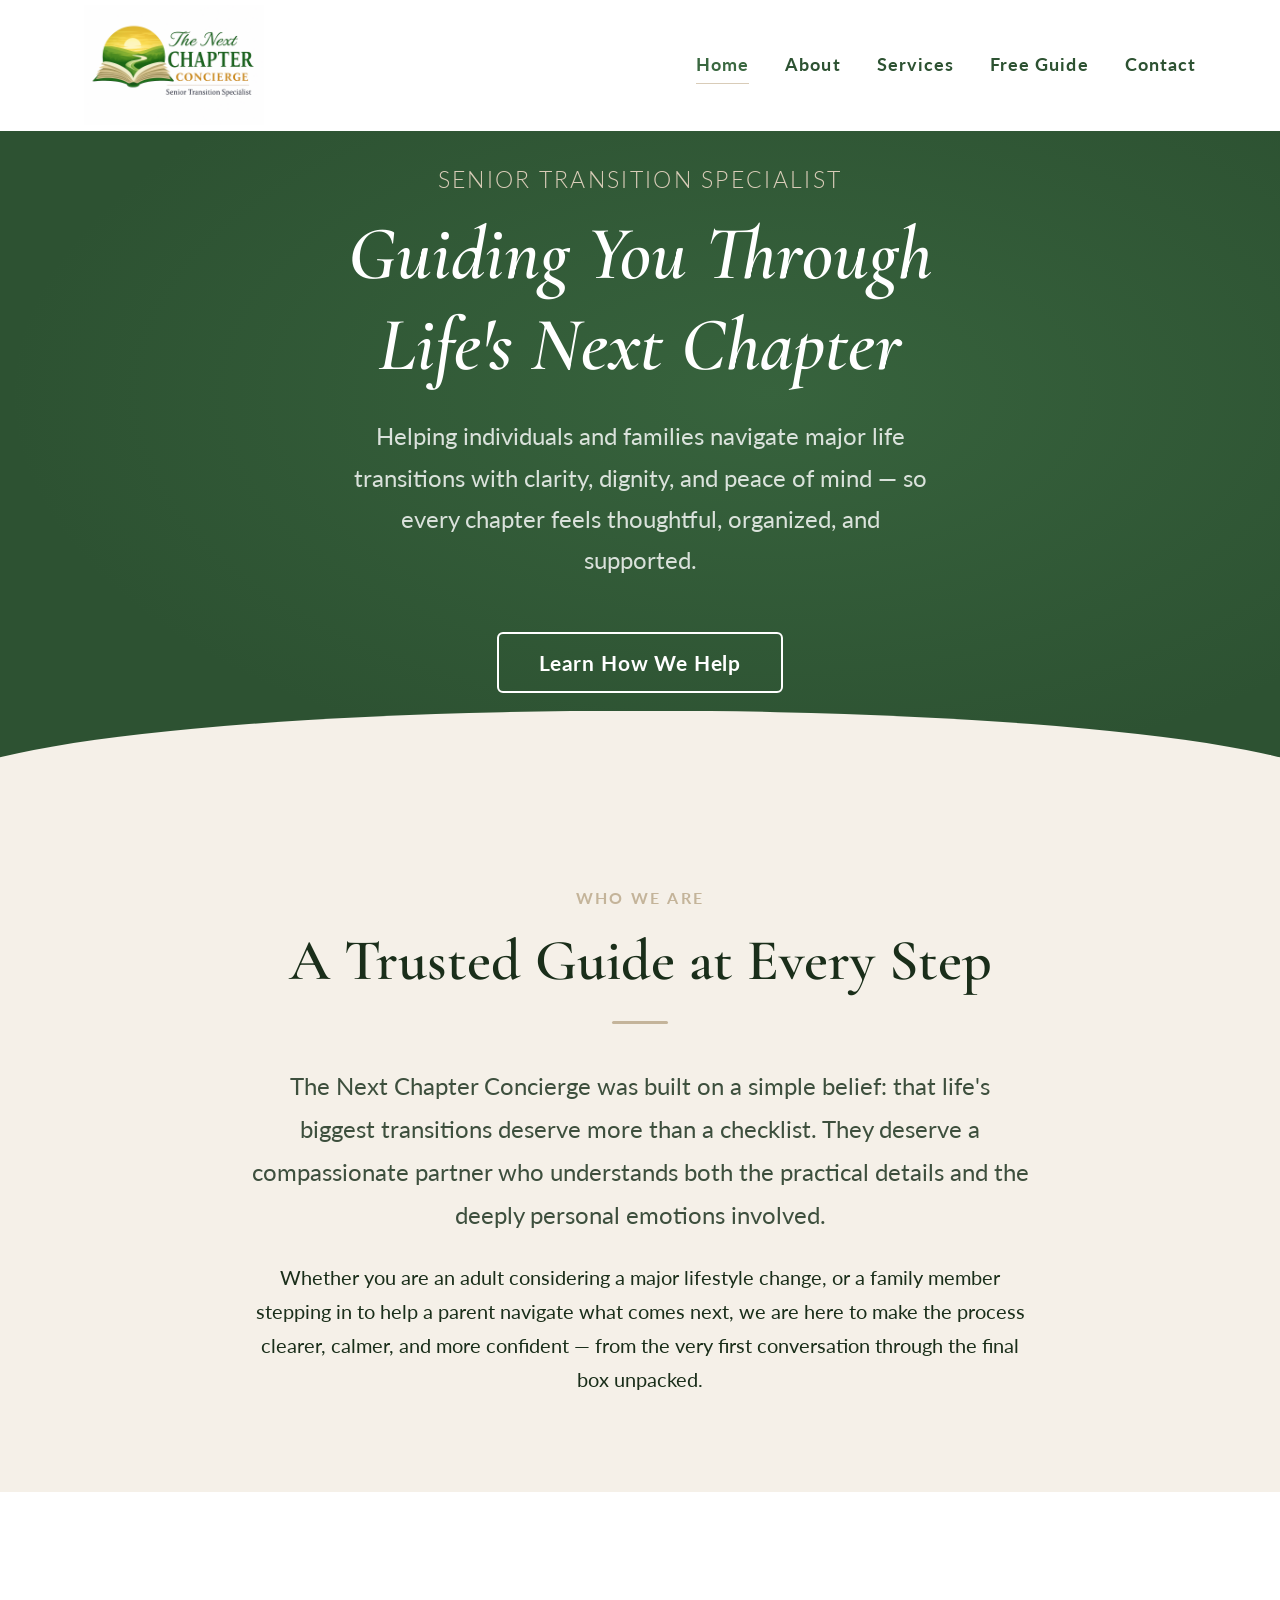
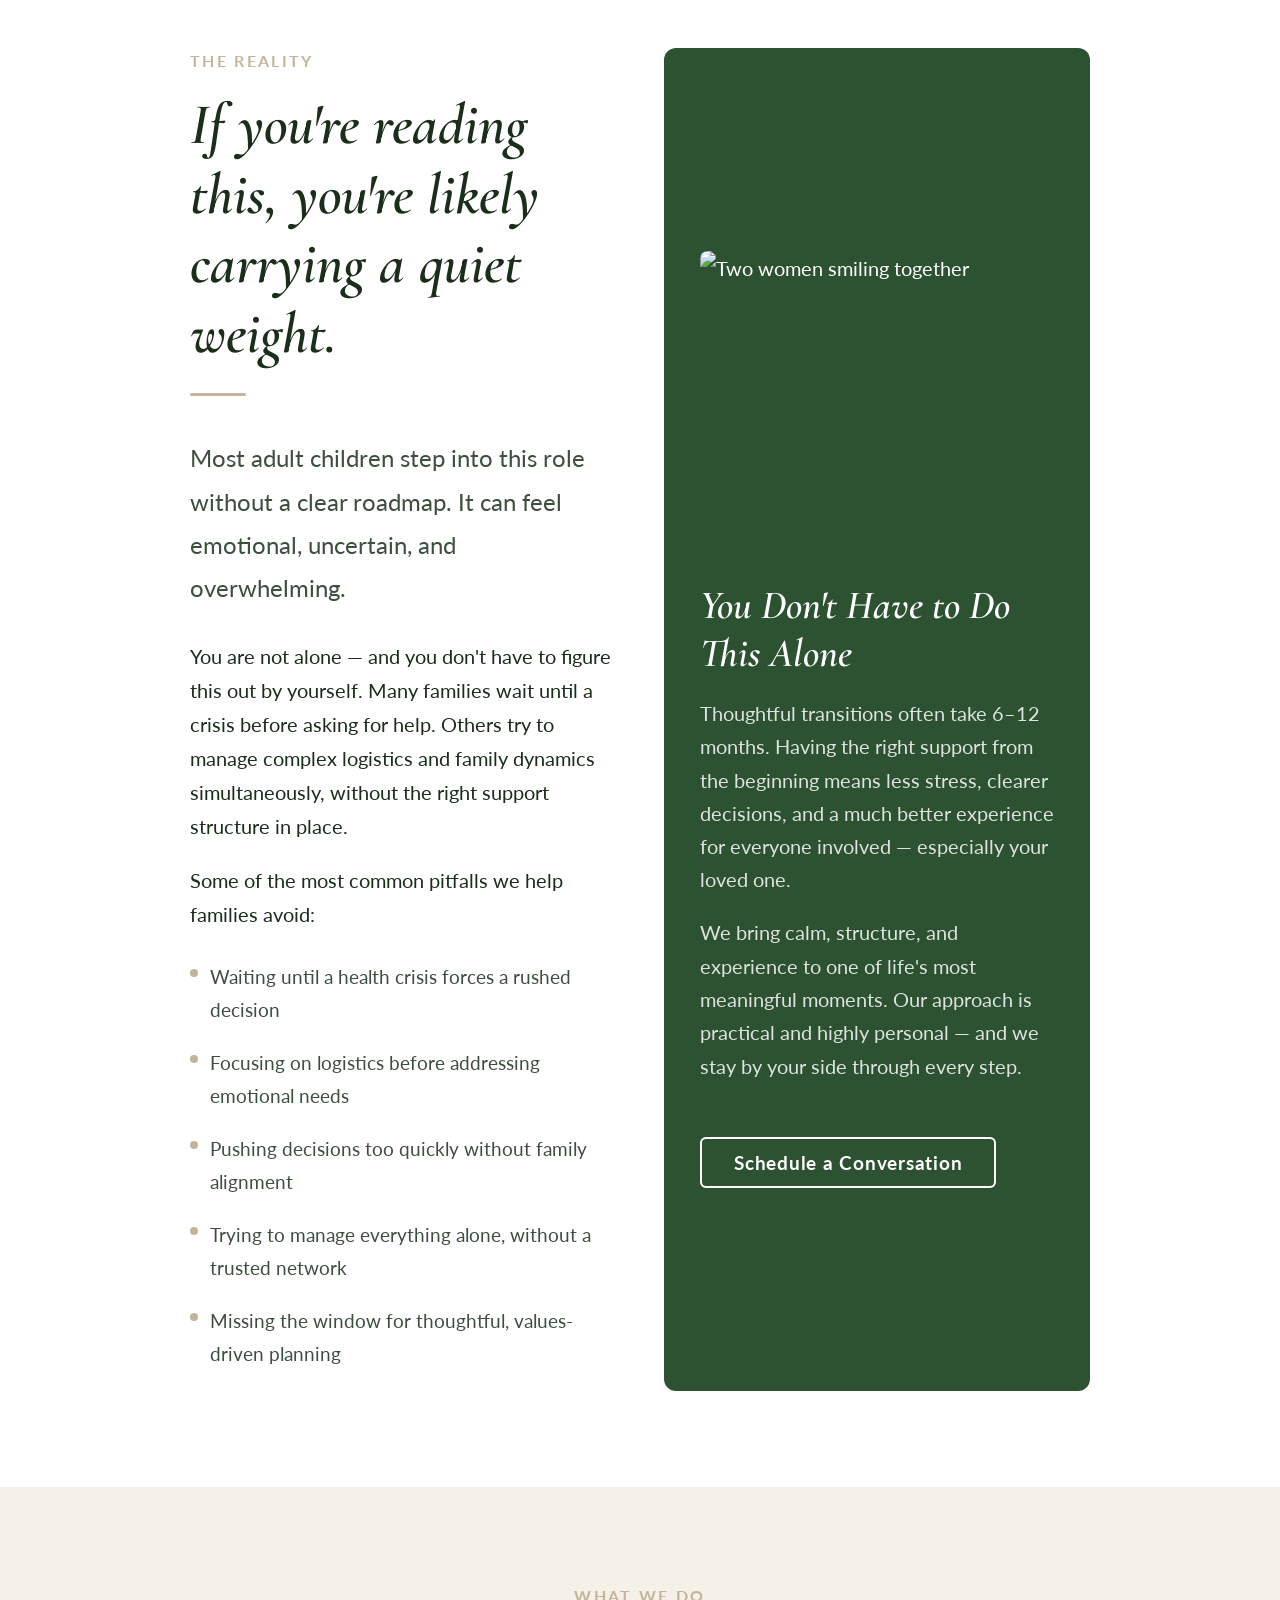
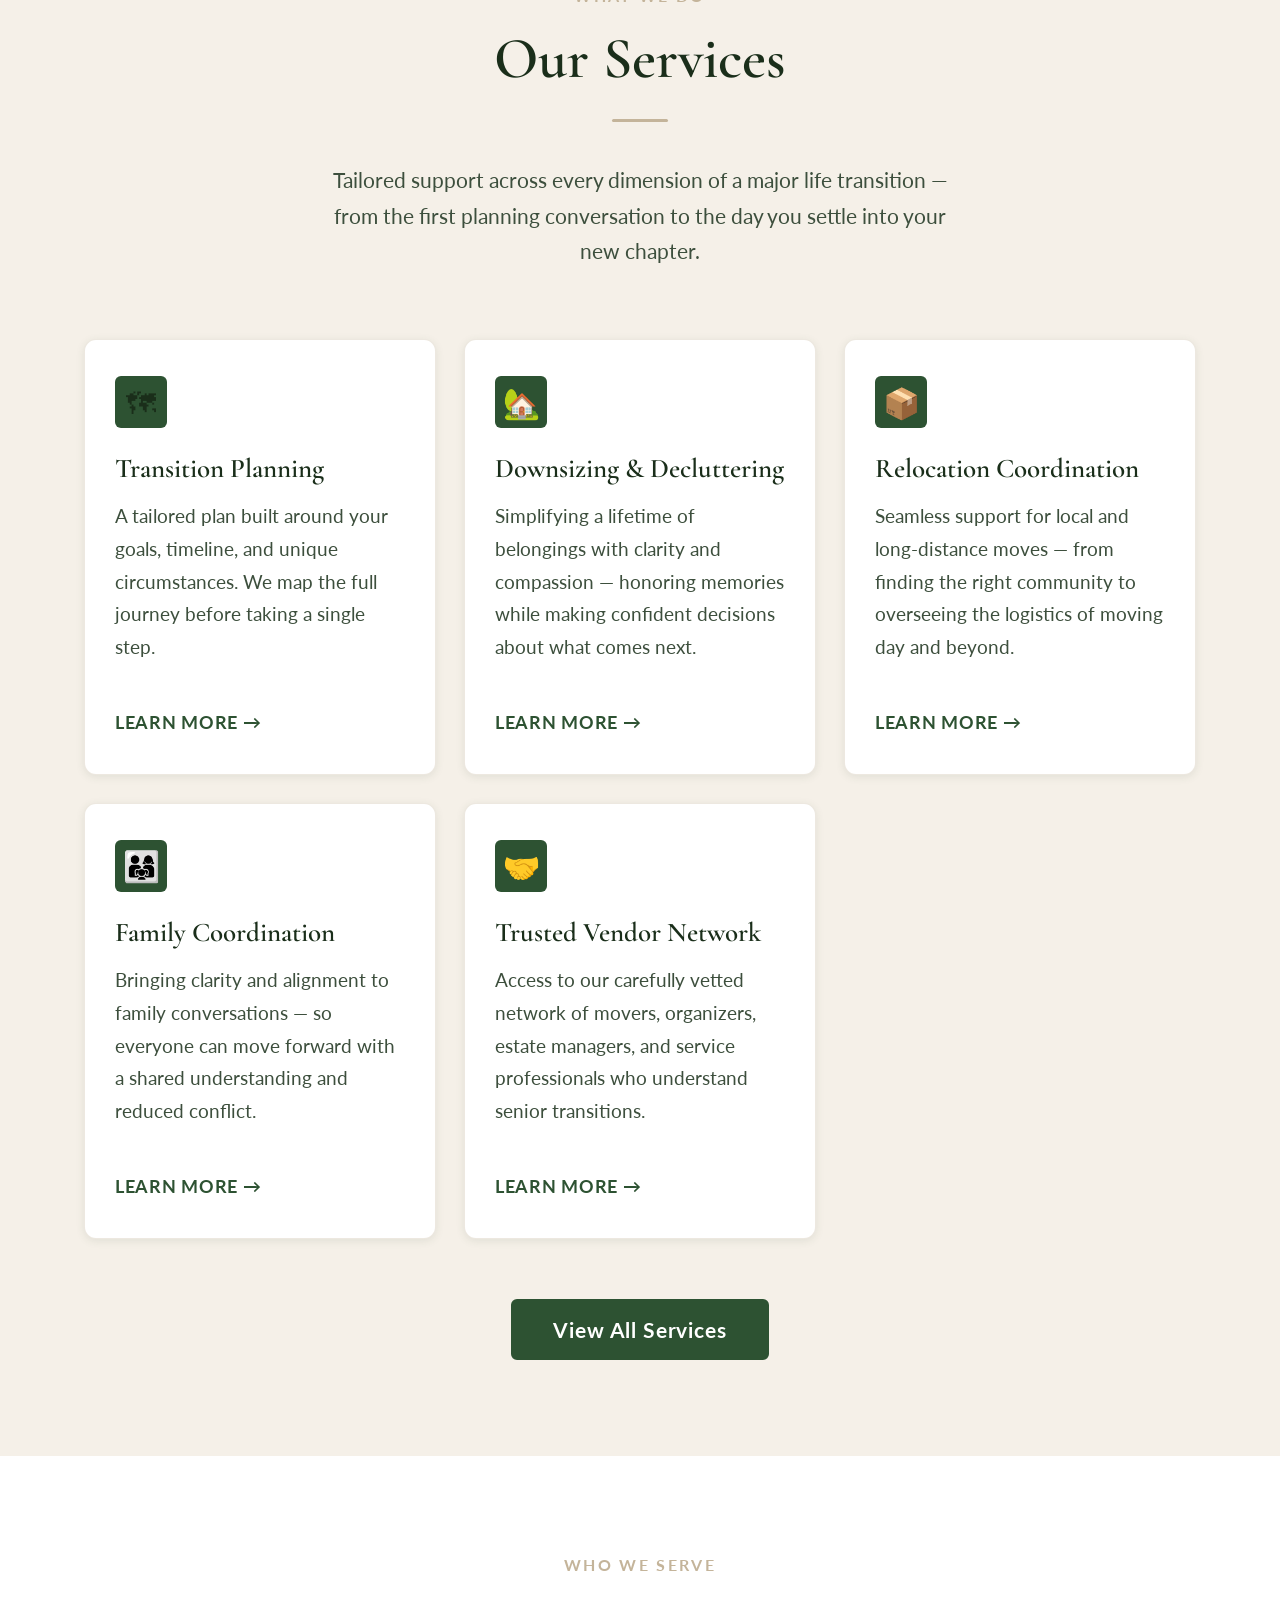
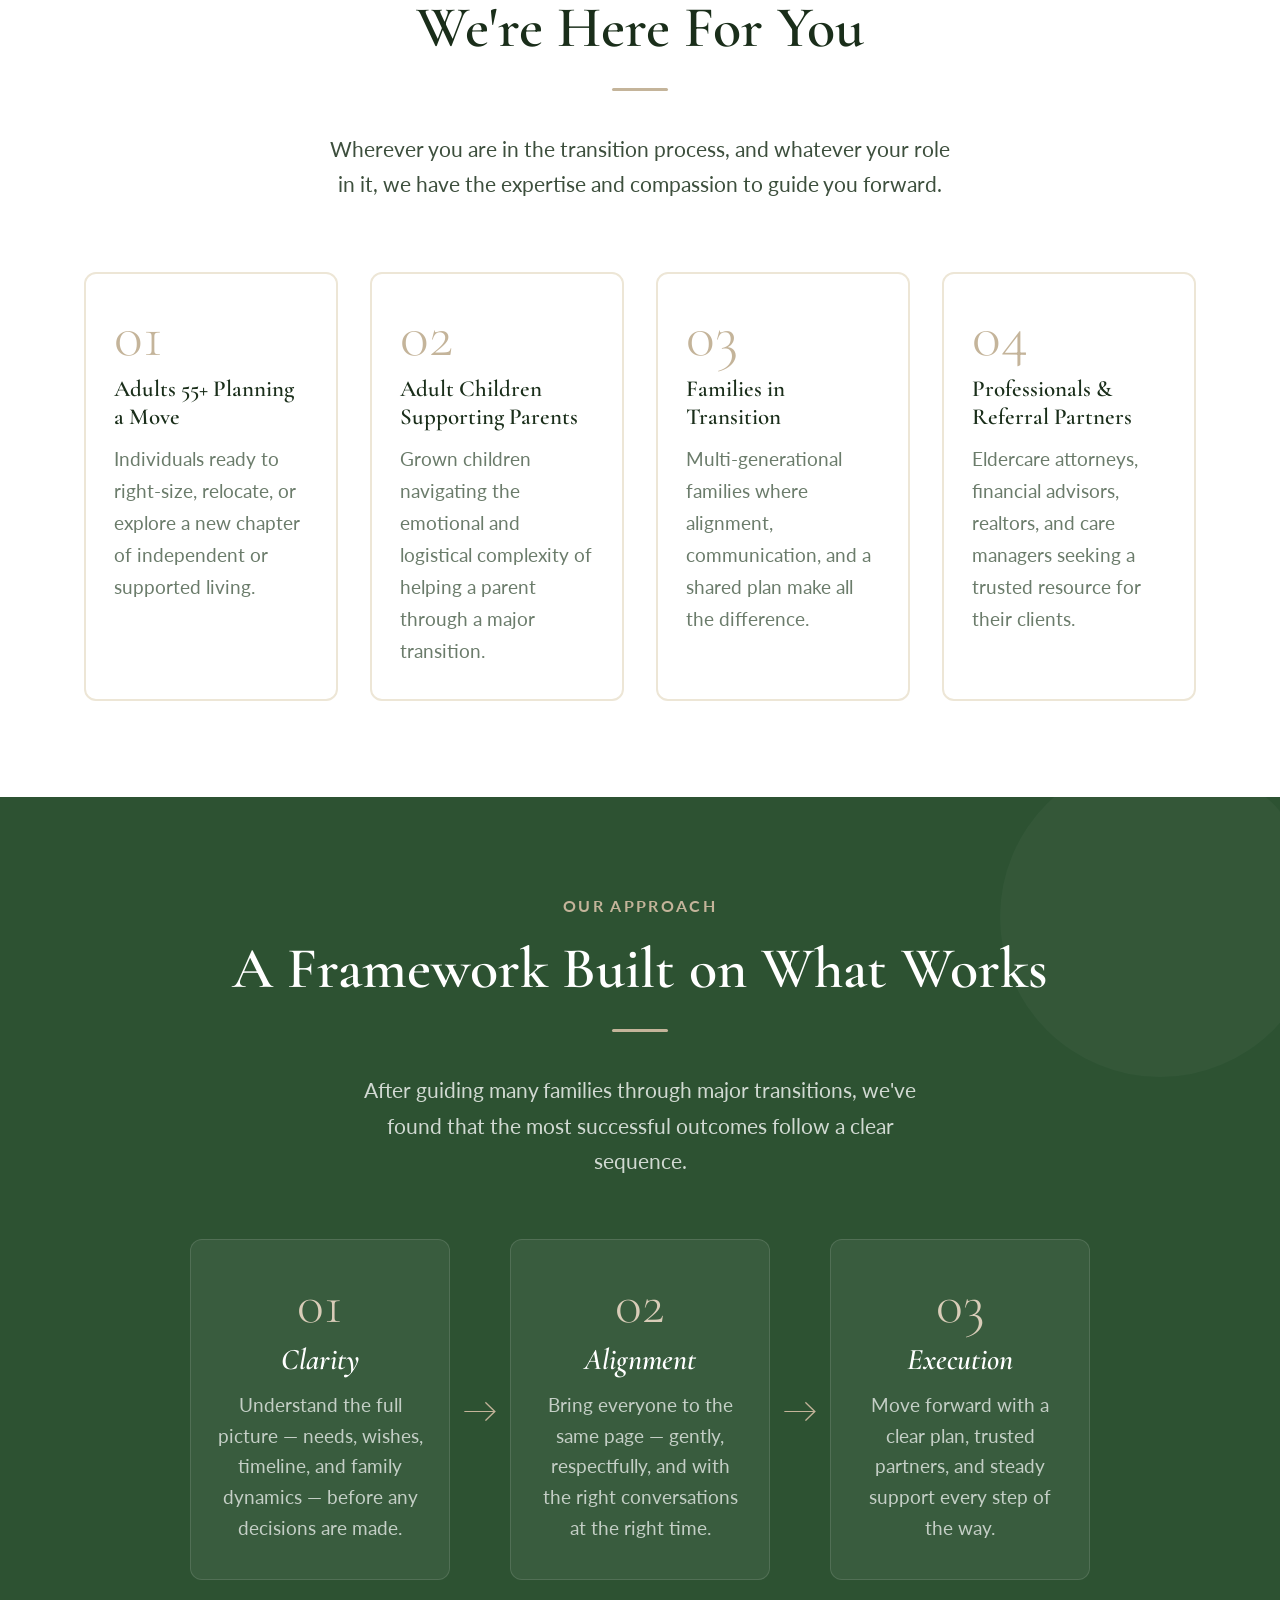
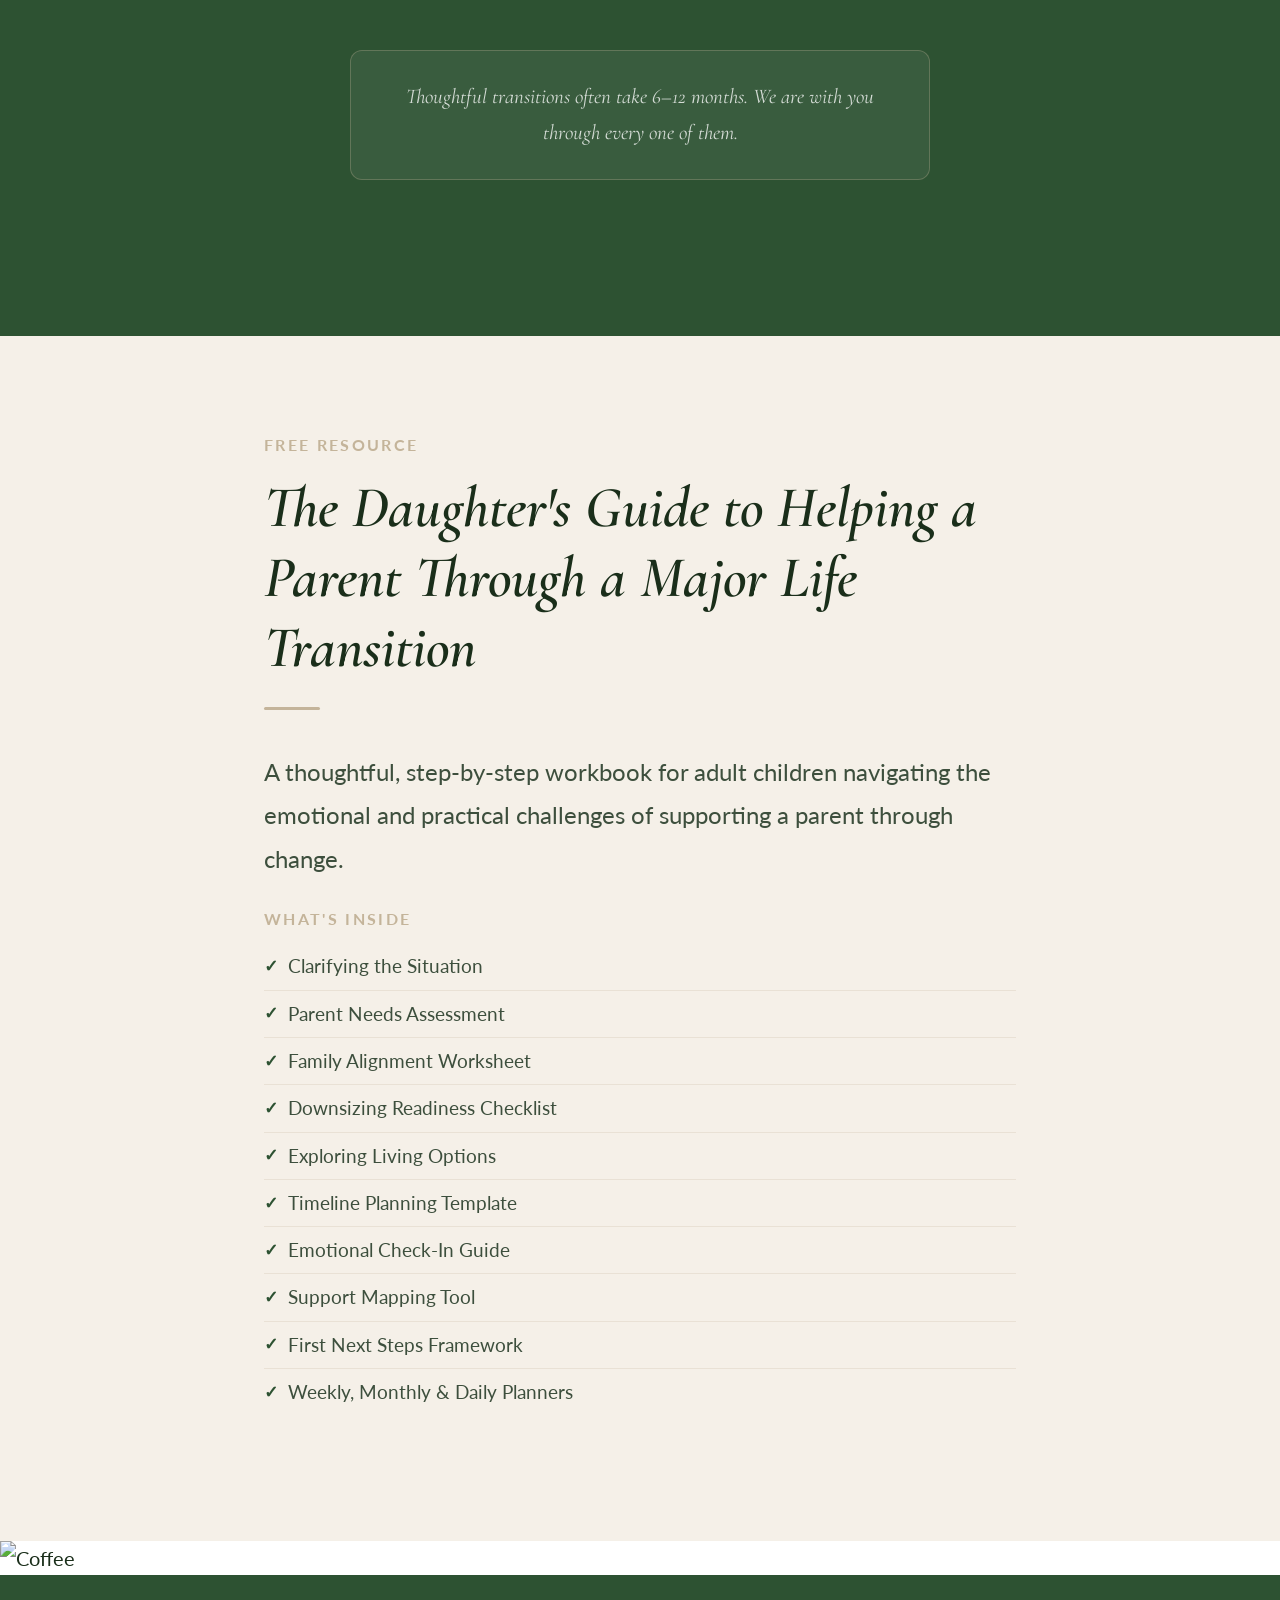
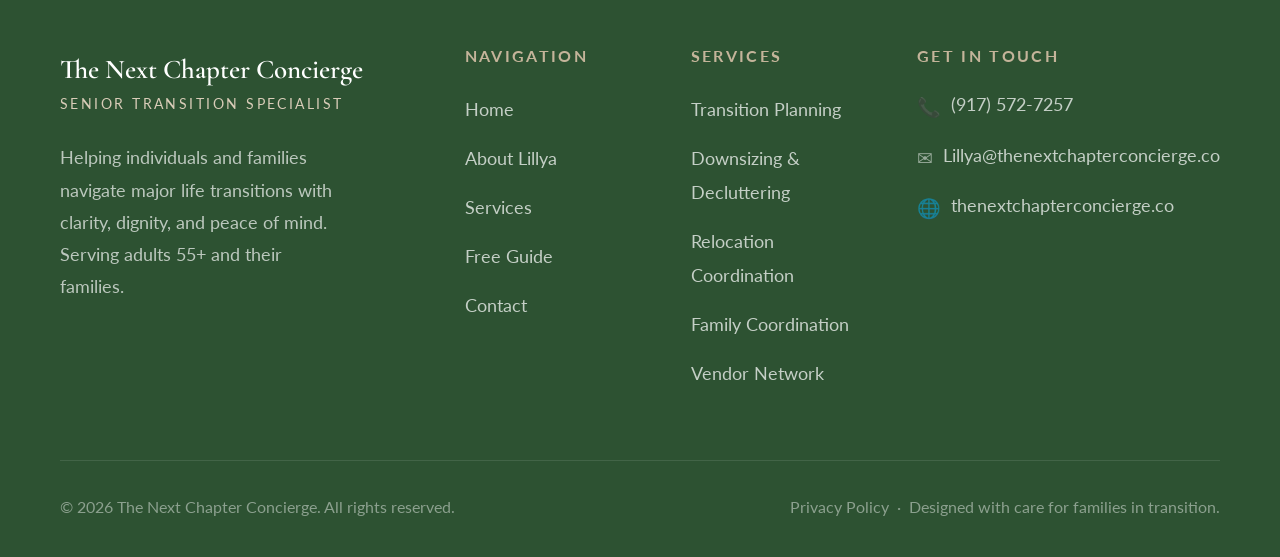
==== commit 82184581: "Remove Download Free Guide buttons from all pages except guide.html" ====
--- a/index.html
+++ b/index.html
@@ -2,6 +2,7 @@
 <html lang="en">
 <head>
   <meta charset="UTF-8" />
+  <link rel="icon" type="image/png" href="images/logo.png" />
   <meta name="viewport" content="width=device-width, initial-scale=1.0" />
   <title>The Next Chapter Concierge — Senior Transition Specialist</title>
   <meta name="description" content="The Next Chapter Concierge helps individuals and families navigate major life transitions with clarity, dignity, and peace of mind. Serving adults 55+ and their families." />
@@ -37,7 +38,6 @@
         <a href="services.html">Services</a>
         <a href="guide.html">Free Guide</a>
         <a href="contact.html">Contact</a>
-        <a href="guide.html" class="nav-cta">Download Free Guide</a>
       </nav>
 
       <button class="hamburger" aria-label="Toggle navigation" aria-expanded="false" aria-controls="mobile-nav">
@@ -57,9 +57,6 @@
       <li><a href="guide.html">Free Guide</a></li>
       <li><a href="contact.html">Contact</a></li>
     </ul>
-    <div class="mobile-cta">
-      <a href="guide.html" class="btn btn-tan">Download the Free Guide</a>
-    </div>
   </nav>
 
   <main id="main-content">
@@ -78,7 +75,6 @@
         </p>
         <div class="hero-btns">
           <a href="services.html" class="btn btn-outline btn-lg">Learn How We Help</a>
-          <a href="guide.html" class="btn btn-tan btn-lg">Download the Free Guide</a>
         </div>
       </div>
     </section>
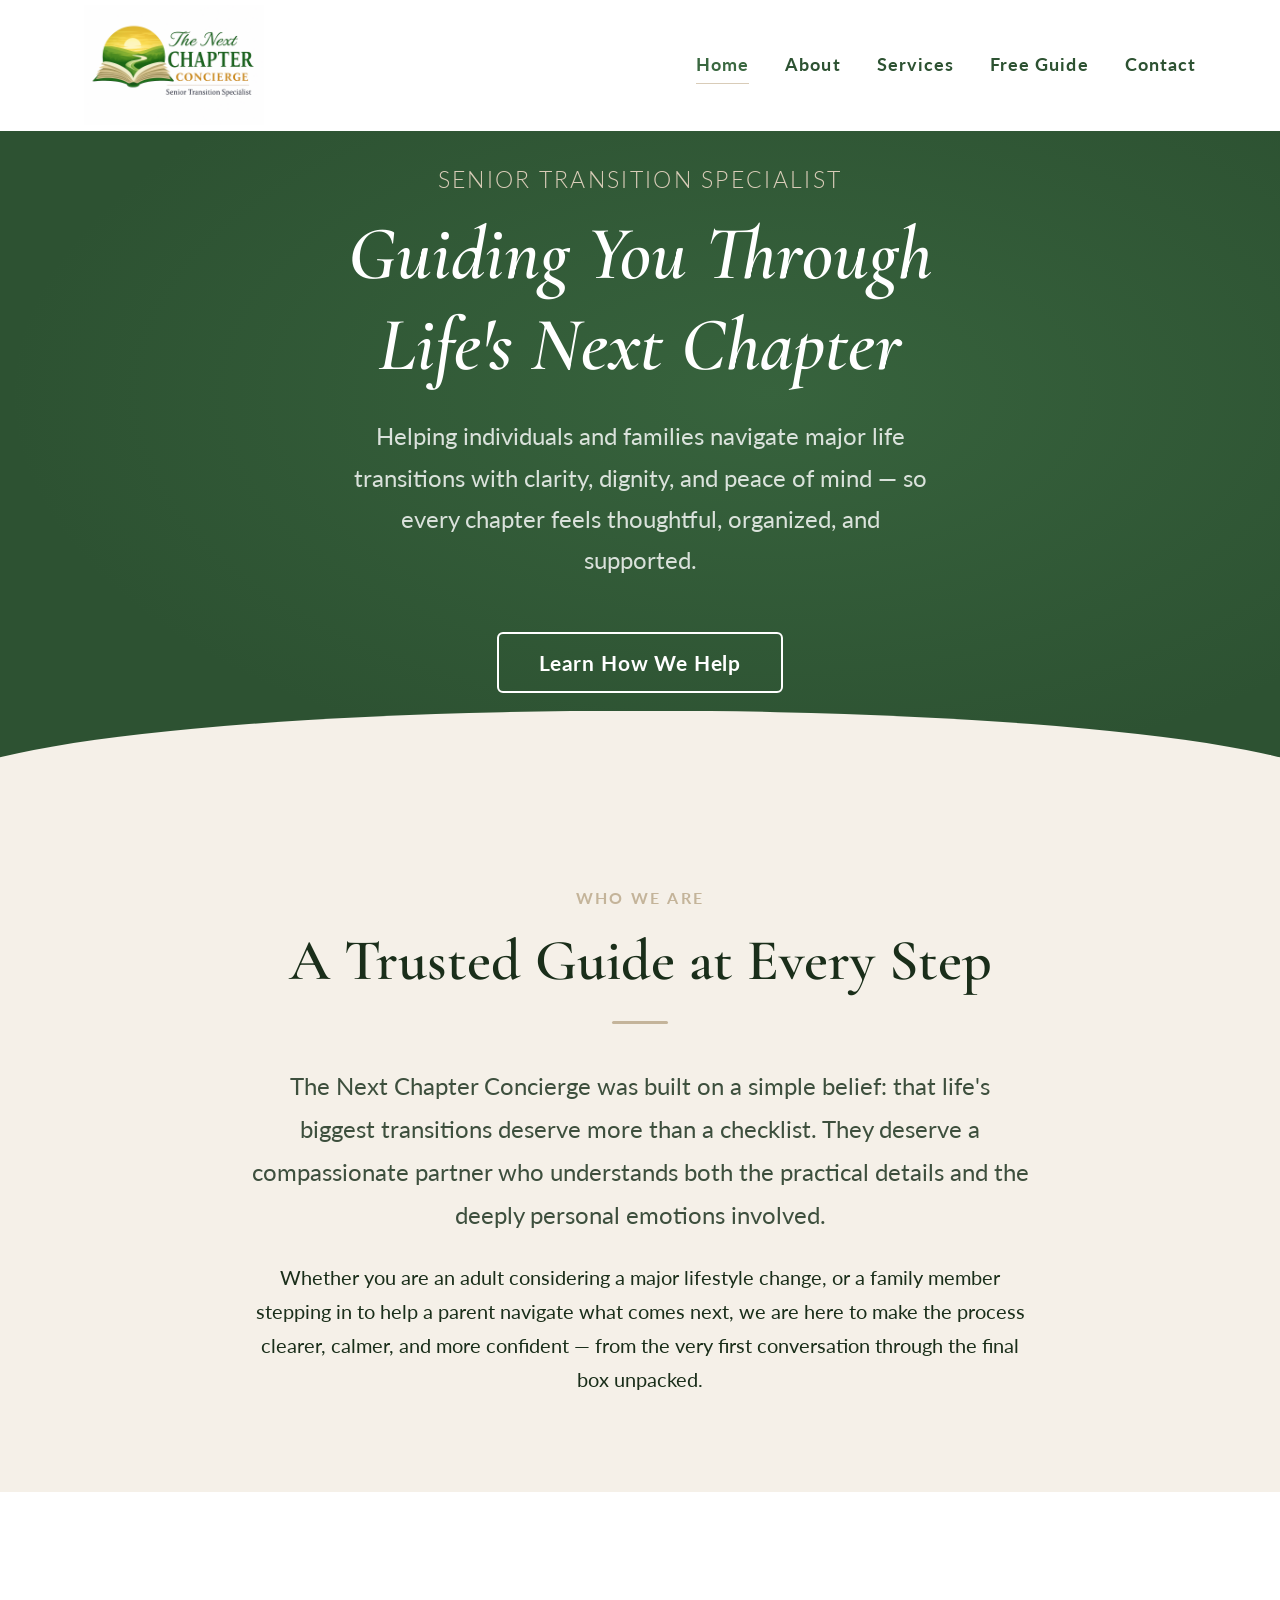
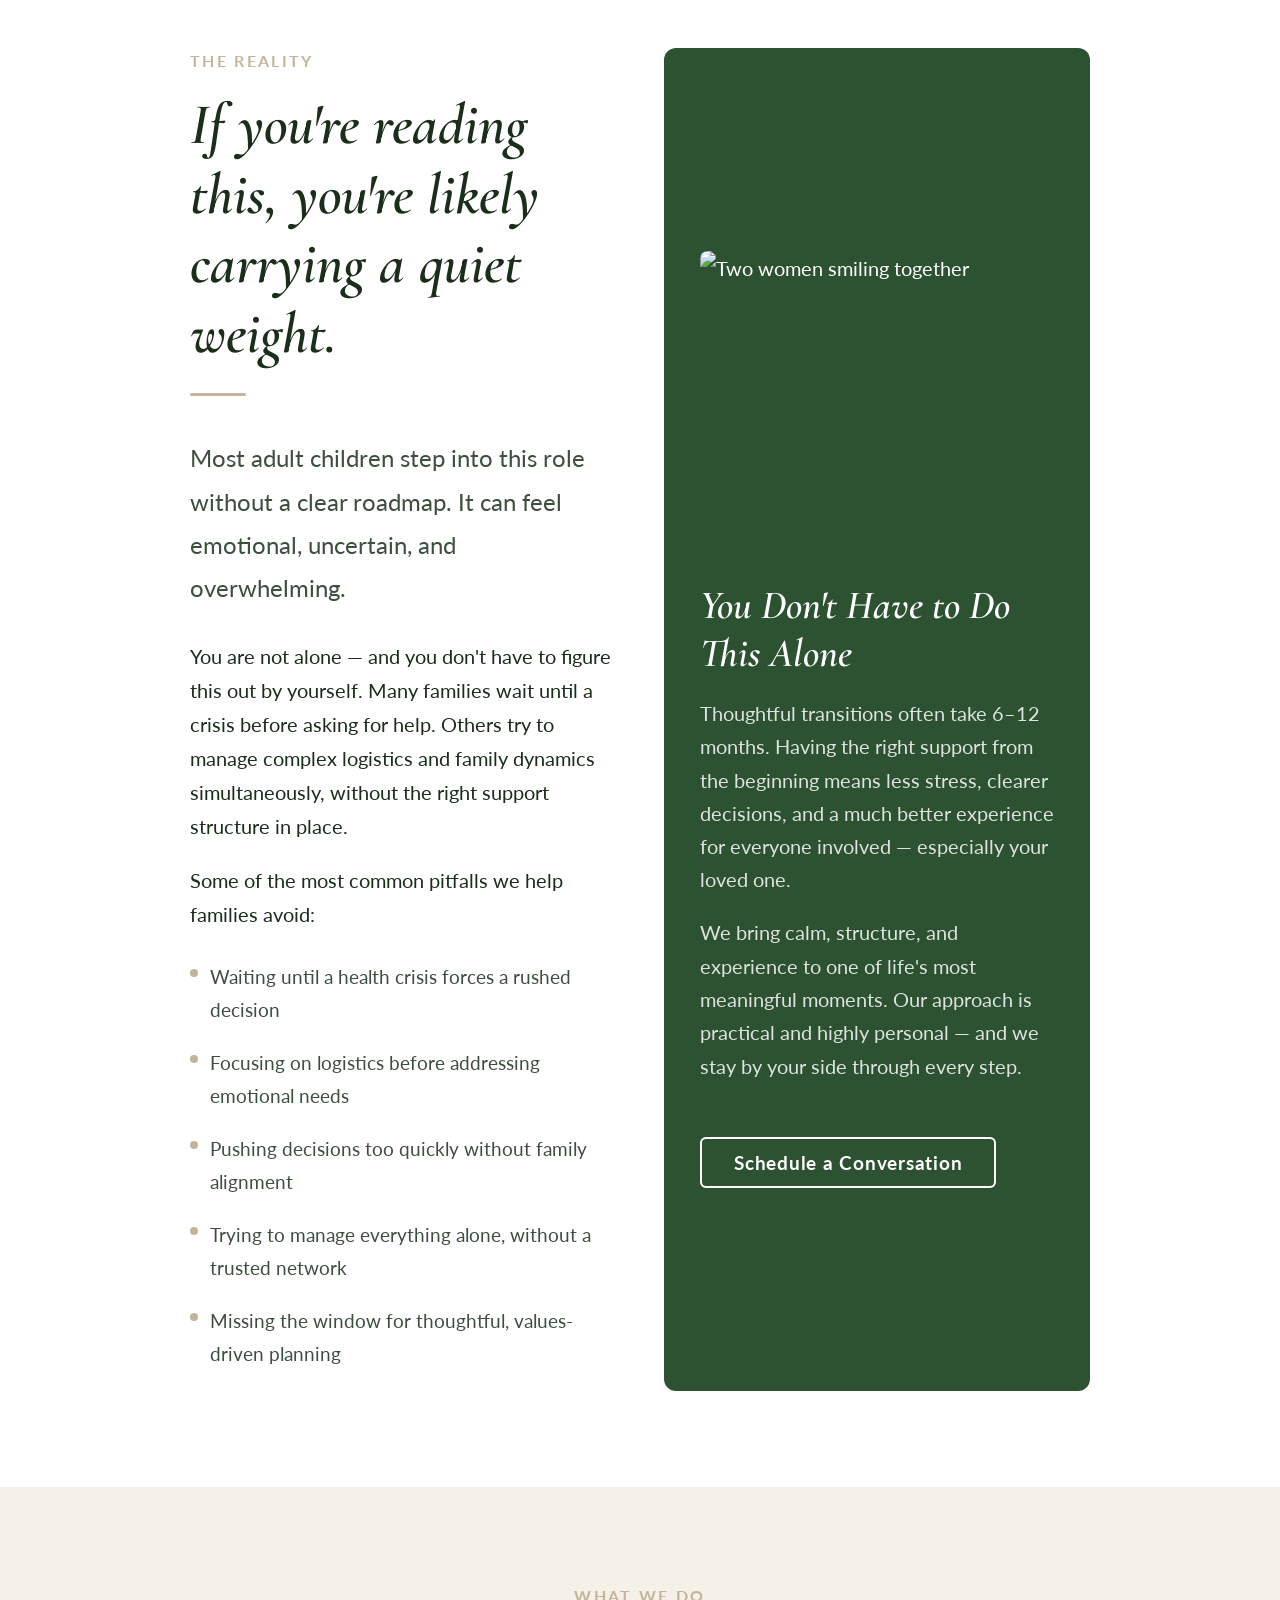
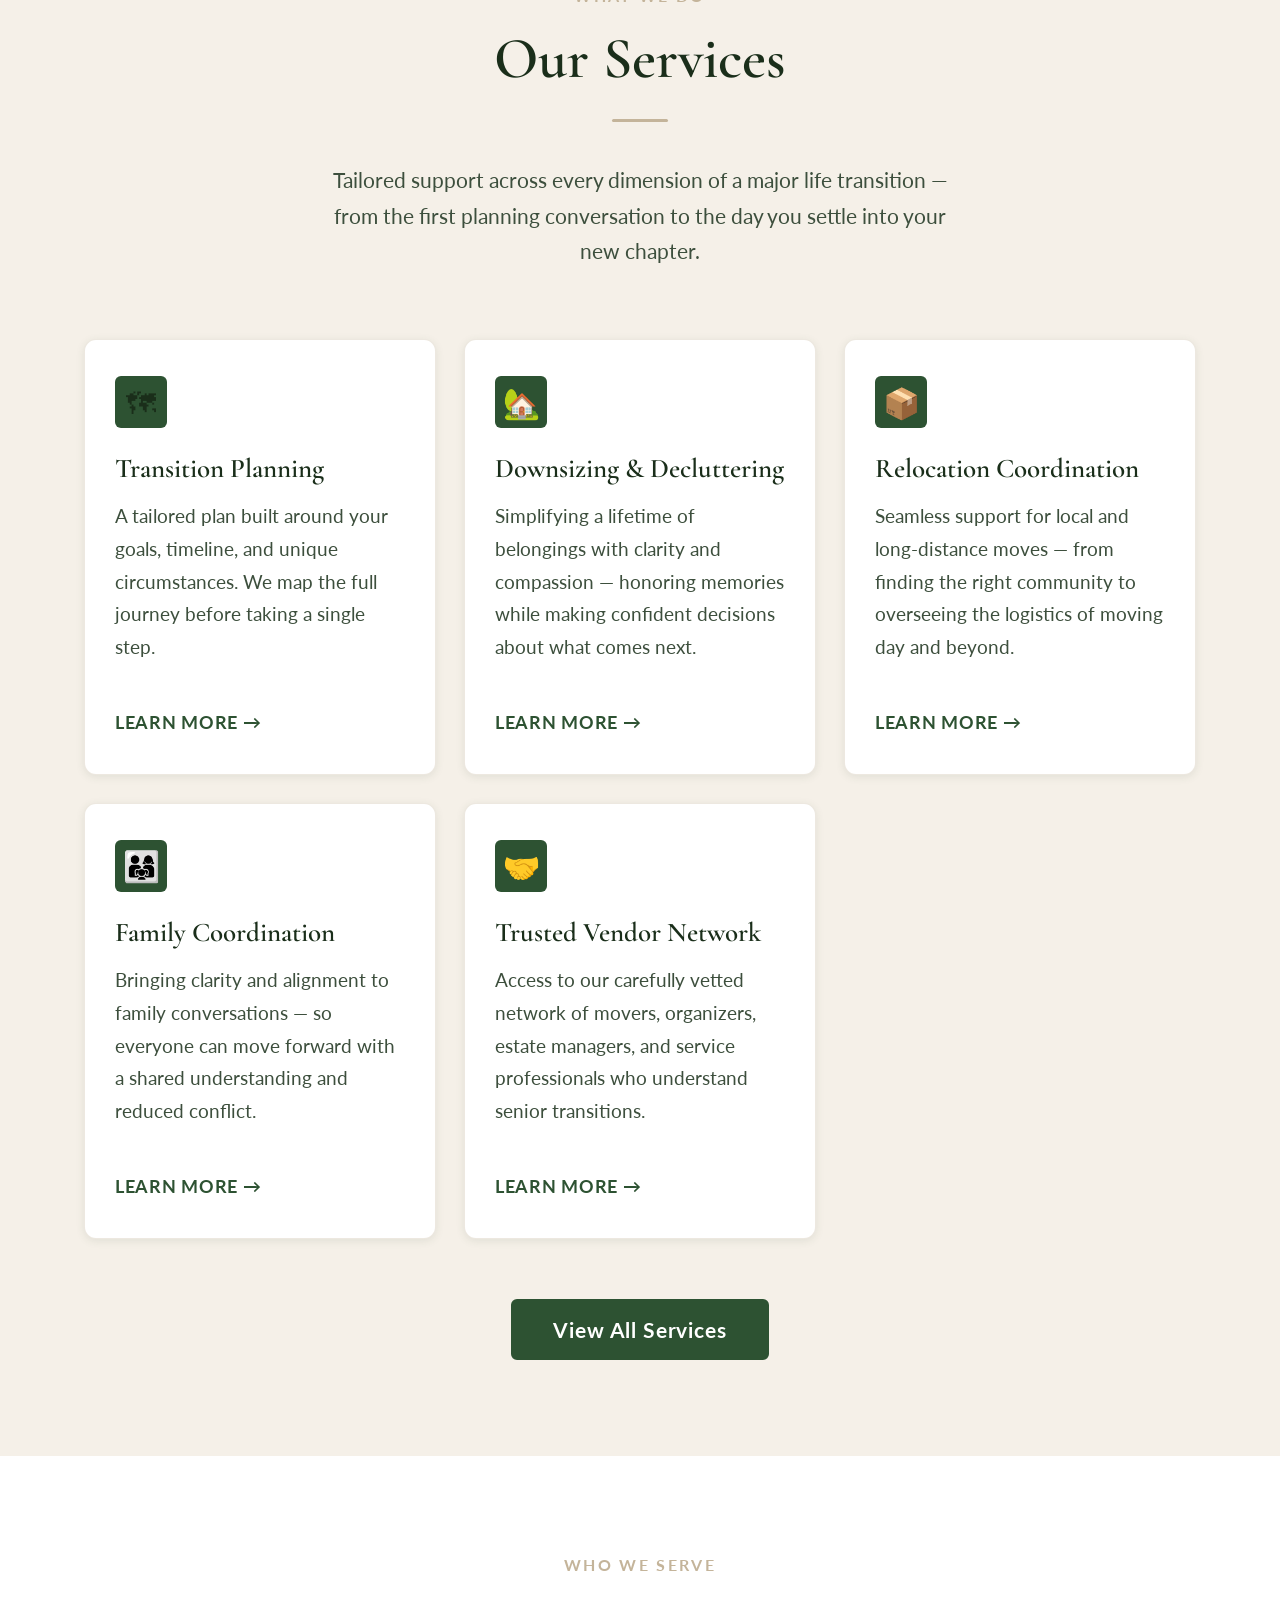
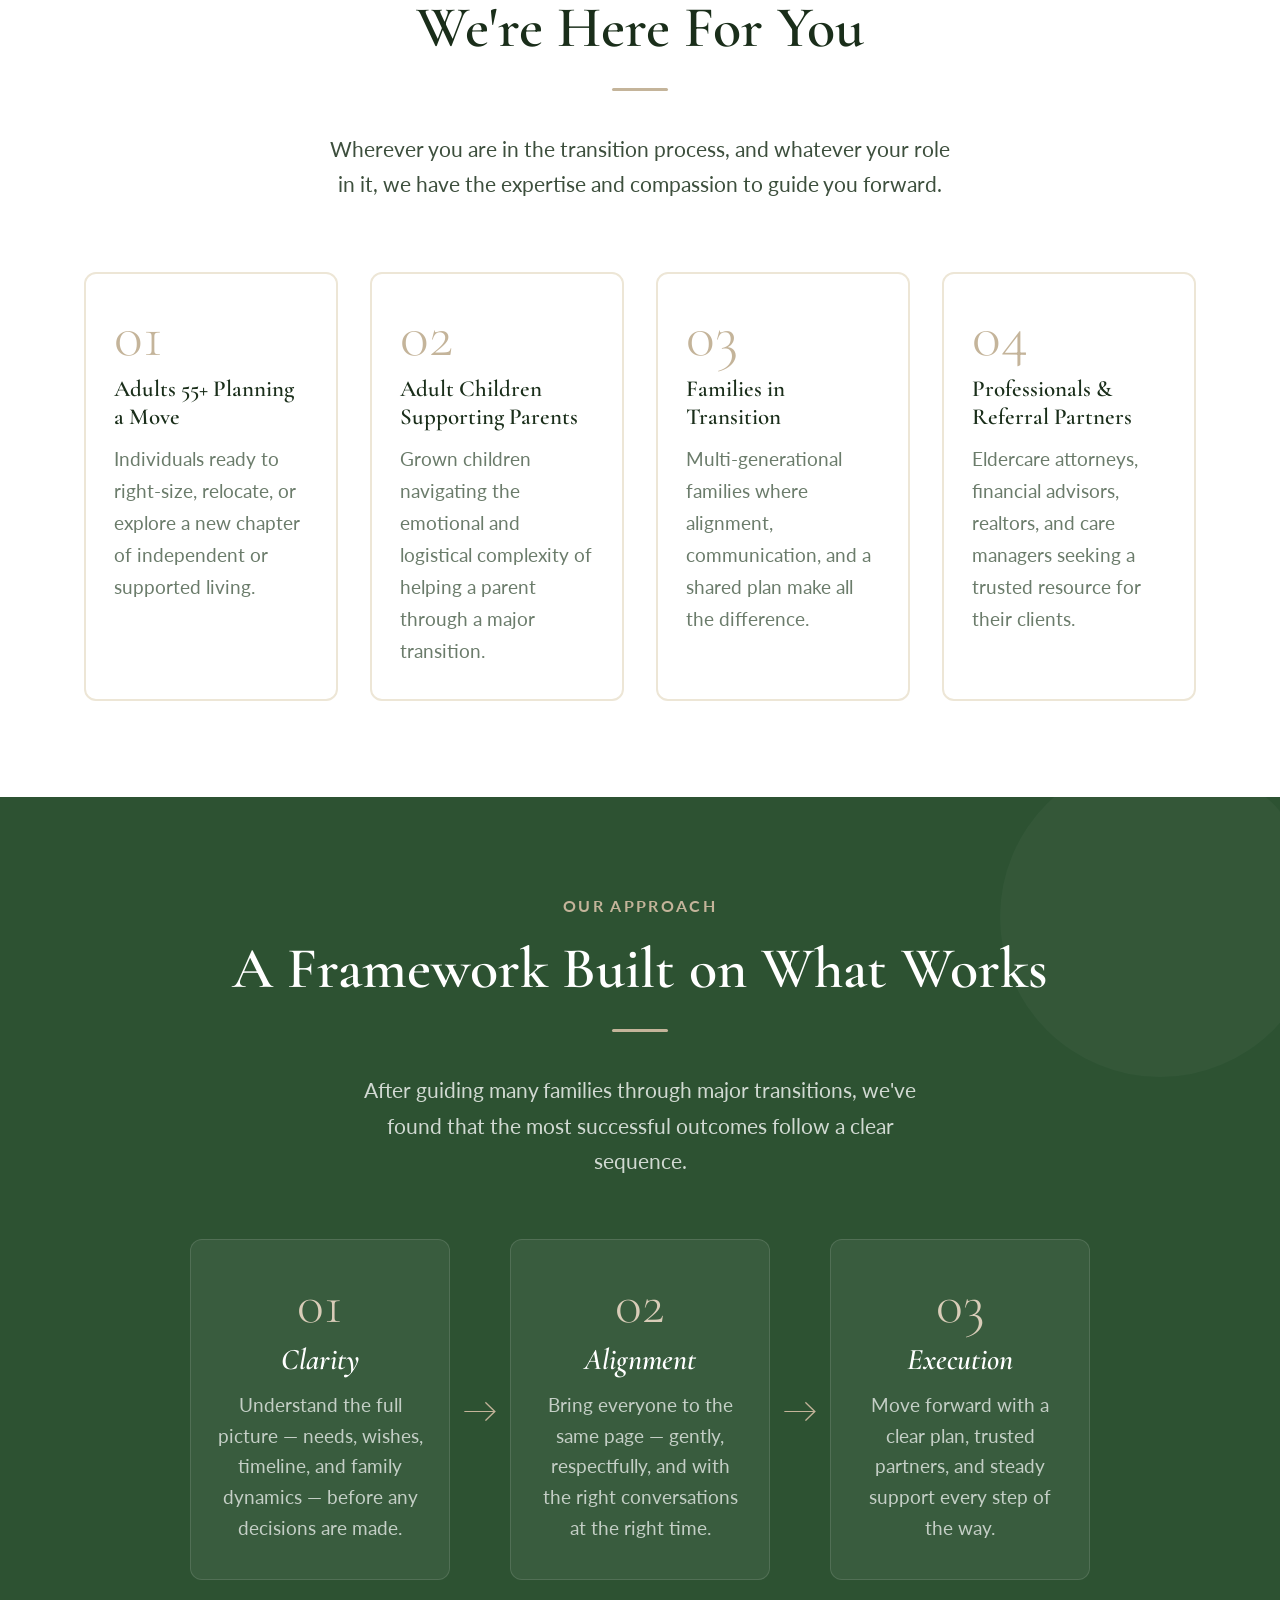
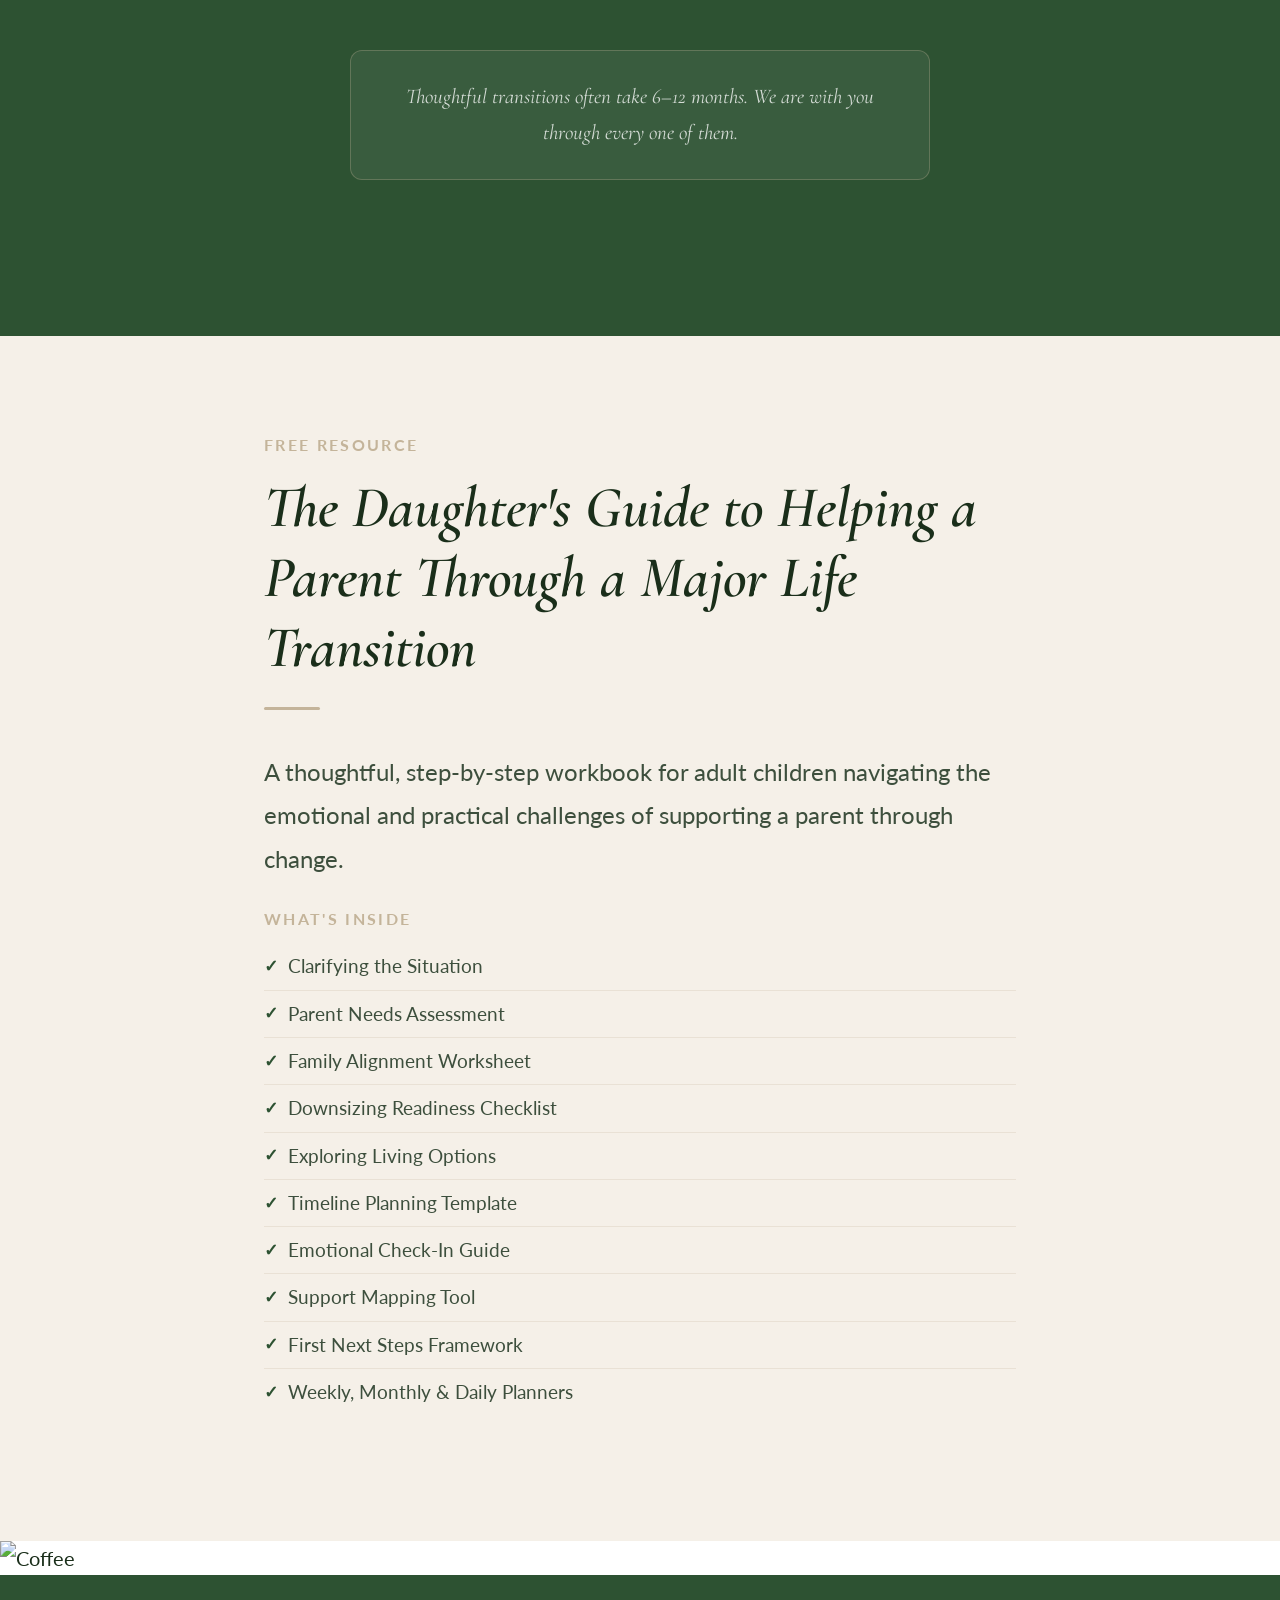
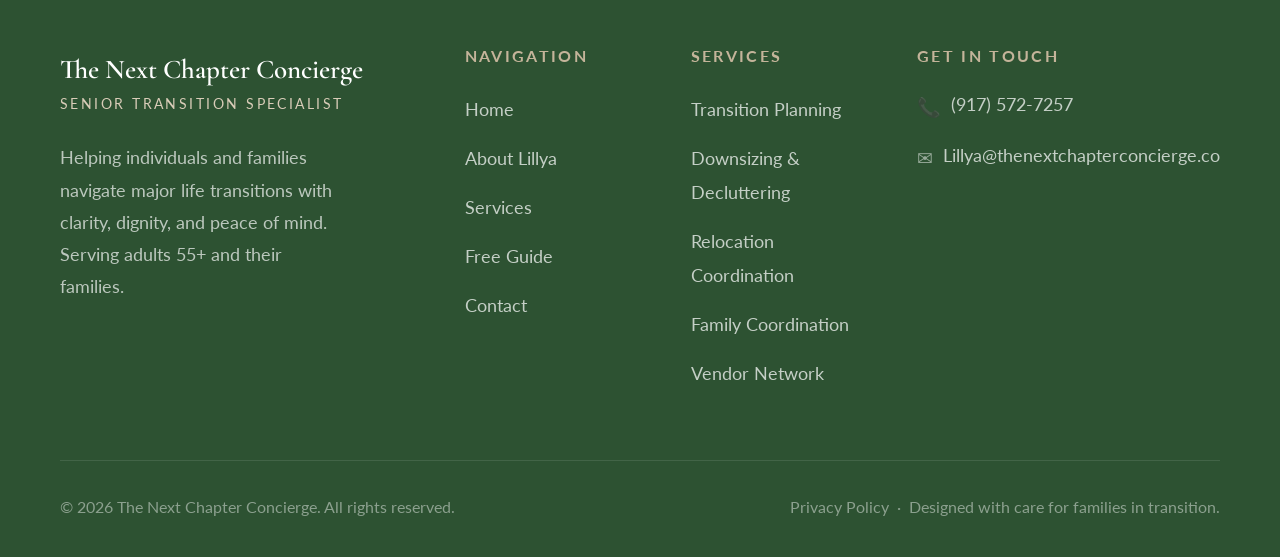
==== commit 2abd2ffb: "Remove website URL from footer across all pages" ====
--- a/index.html
+++ b/index.html
@@ -407,10 +407,6 @@
             <span class="icon" aria-hidden="true">✉</span>
             <a href="mailto:Lillya@thenextchapterconcierge.co">Lillya@thenextchapterconcierge.co</a>
           </div>
-          <div class="footer-contact-item">
-            <span class="icon" aria-hidden="true">🌐</span>
-            <a href="https://www.thenextchapterconcierge.co">thenextchapterconcierge.co</a>
-          </div>
         </div>
       </div>
 
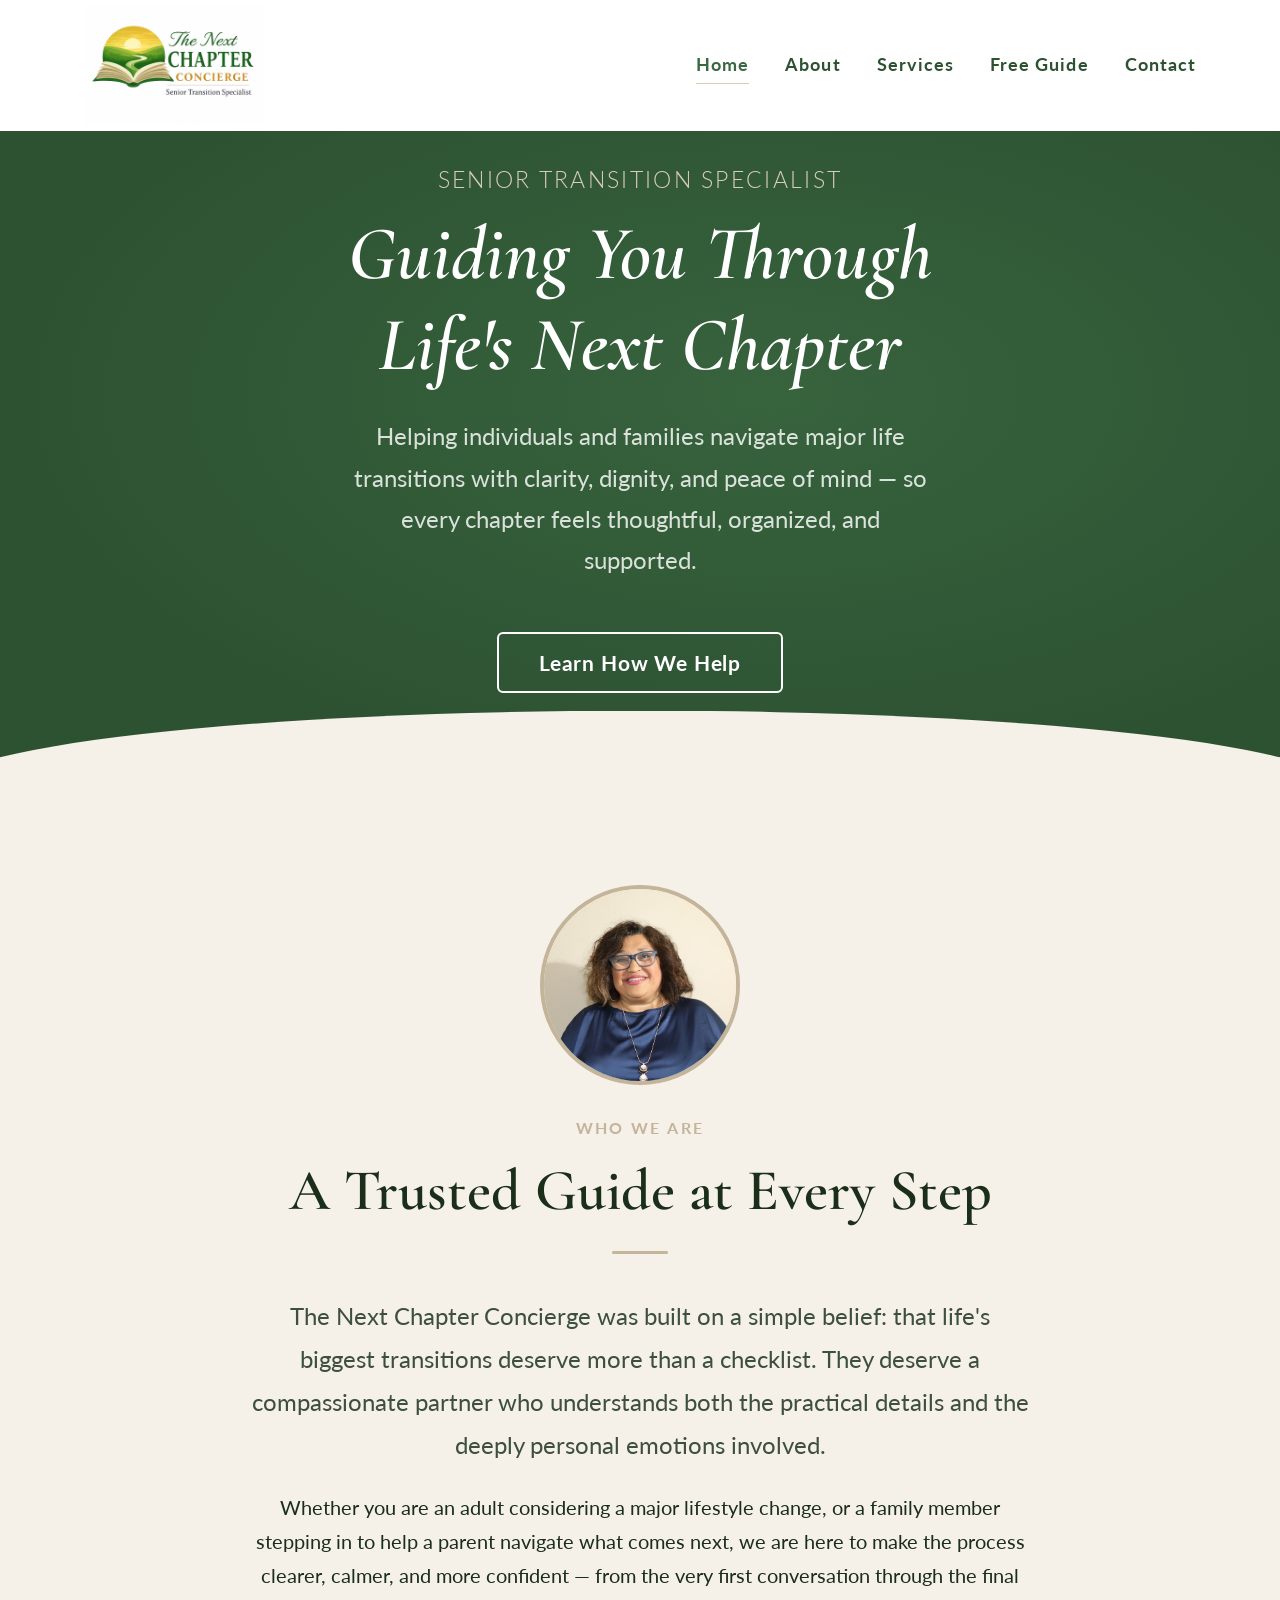
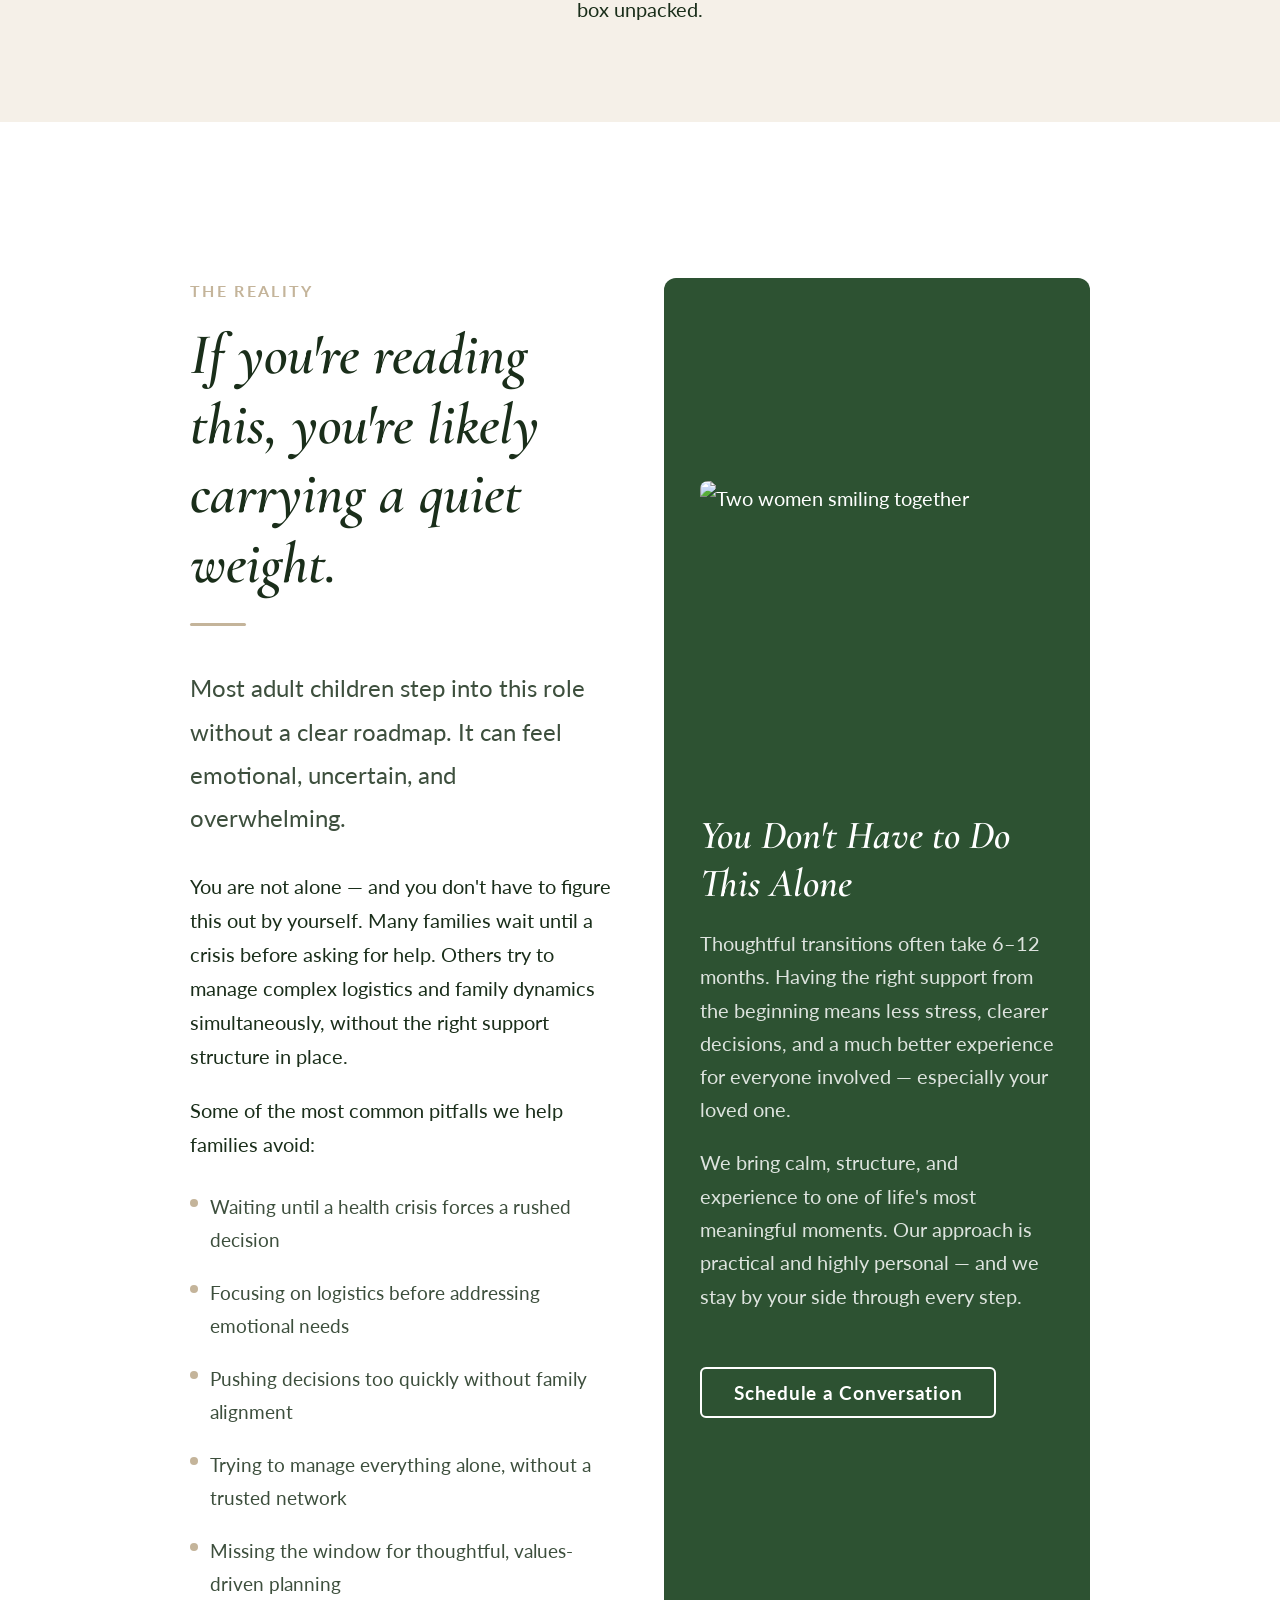
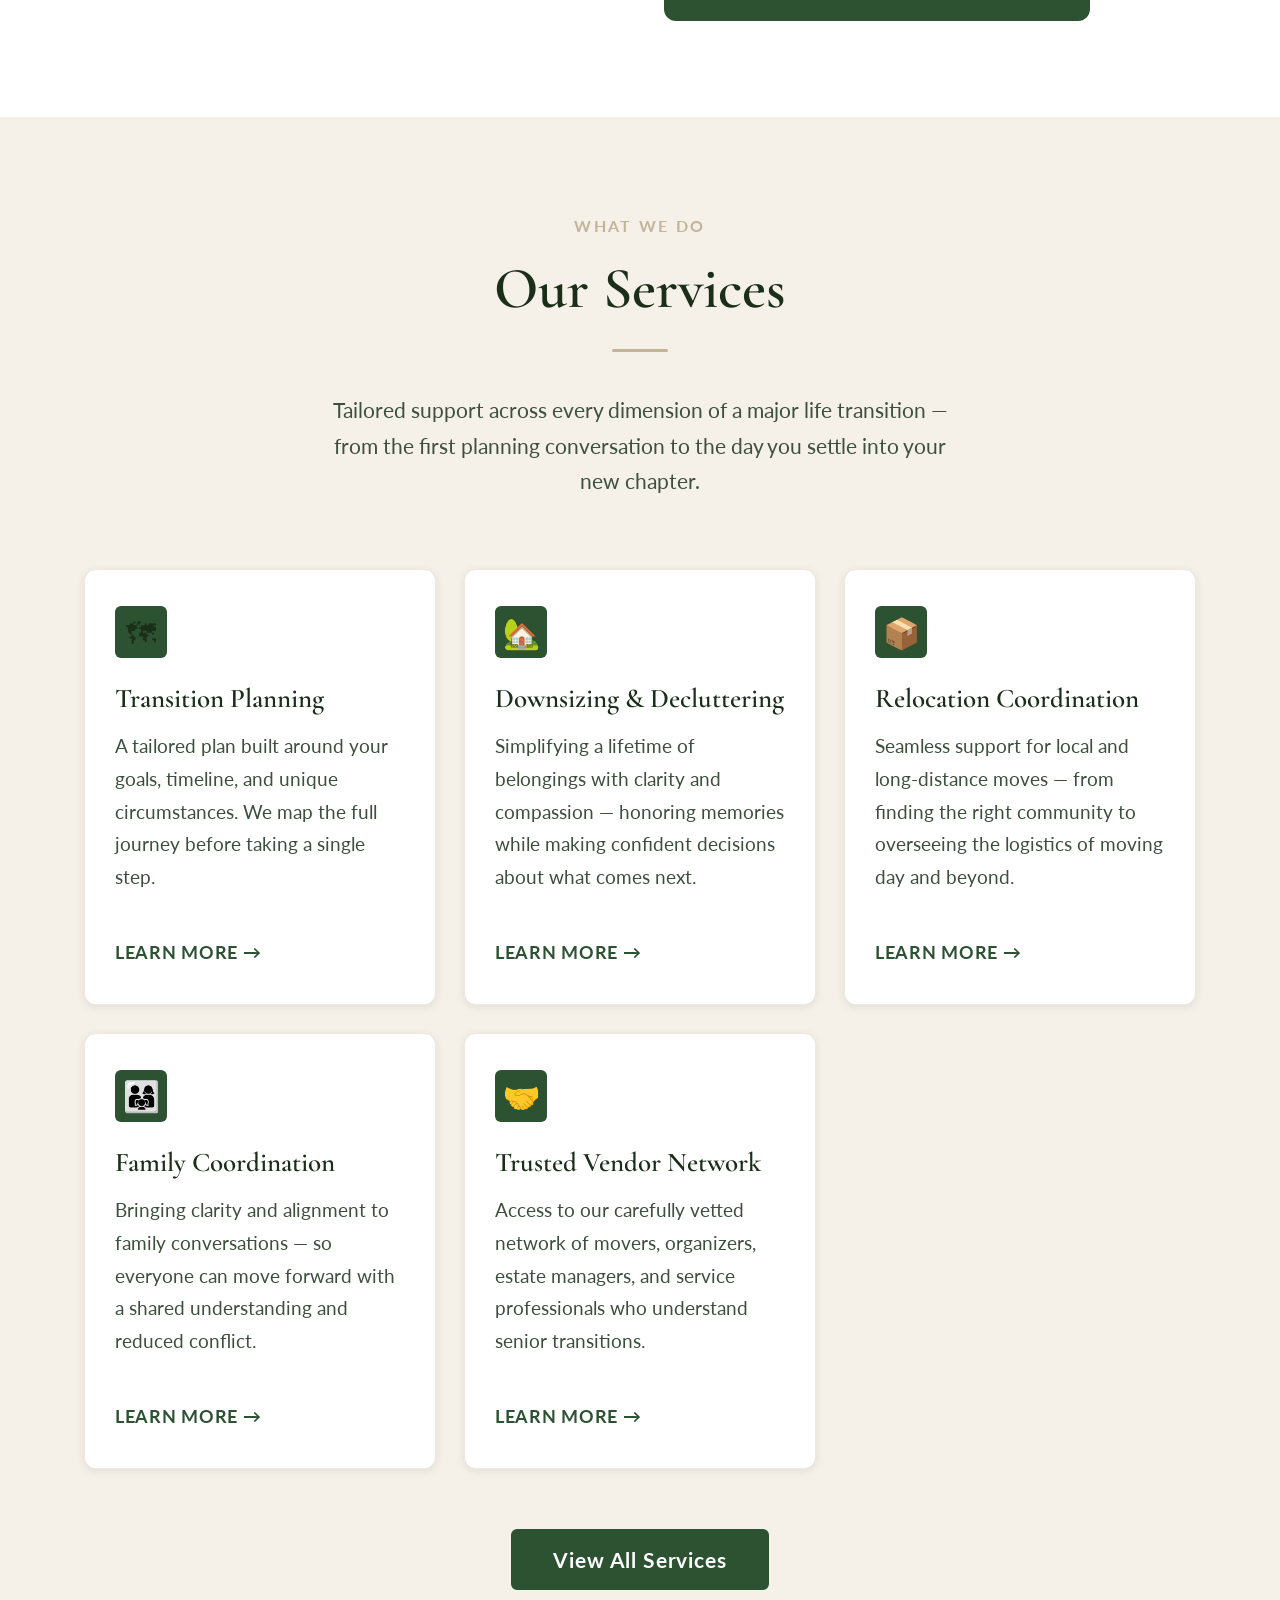
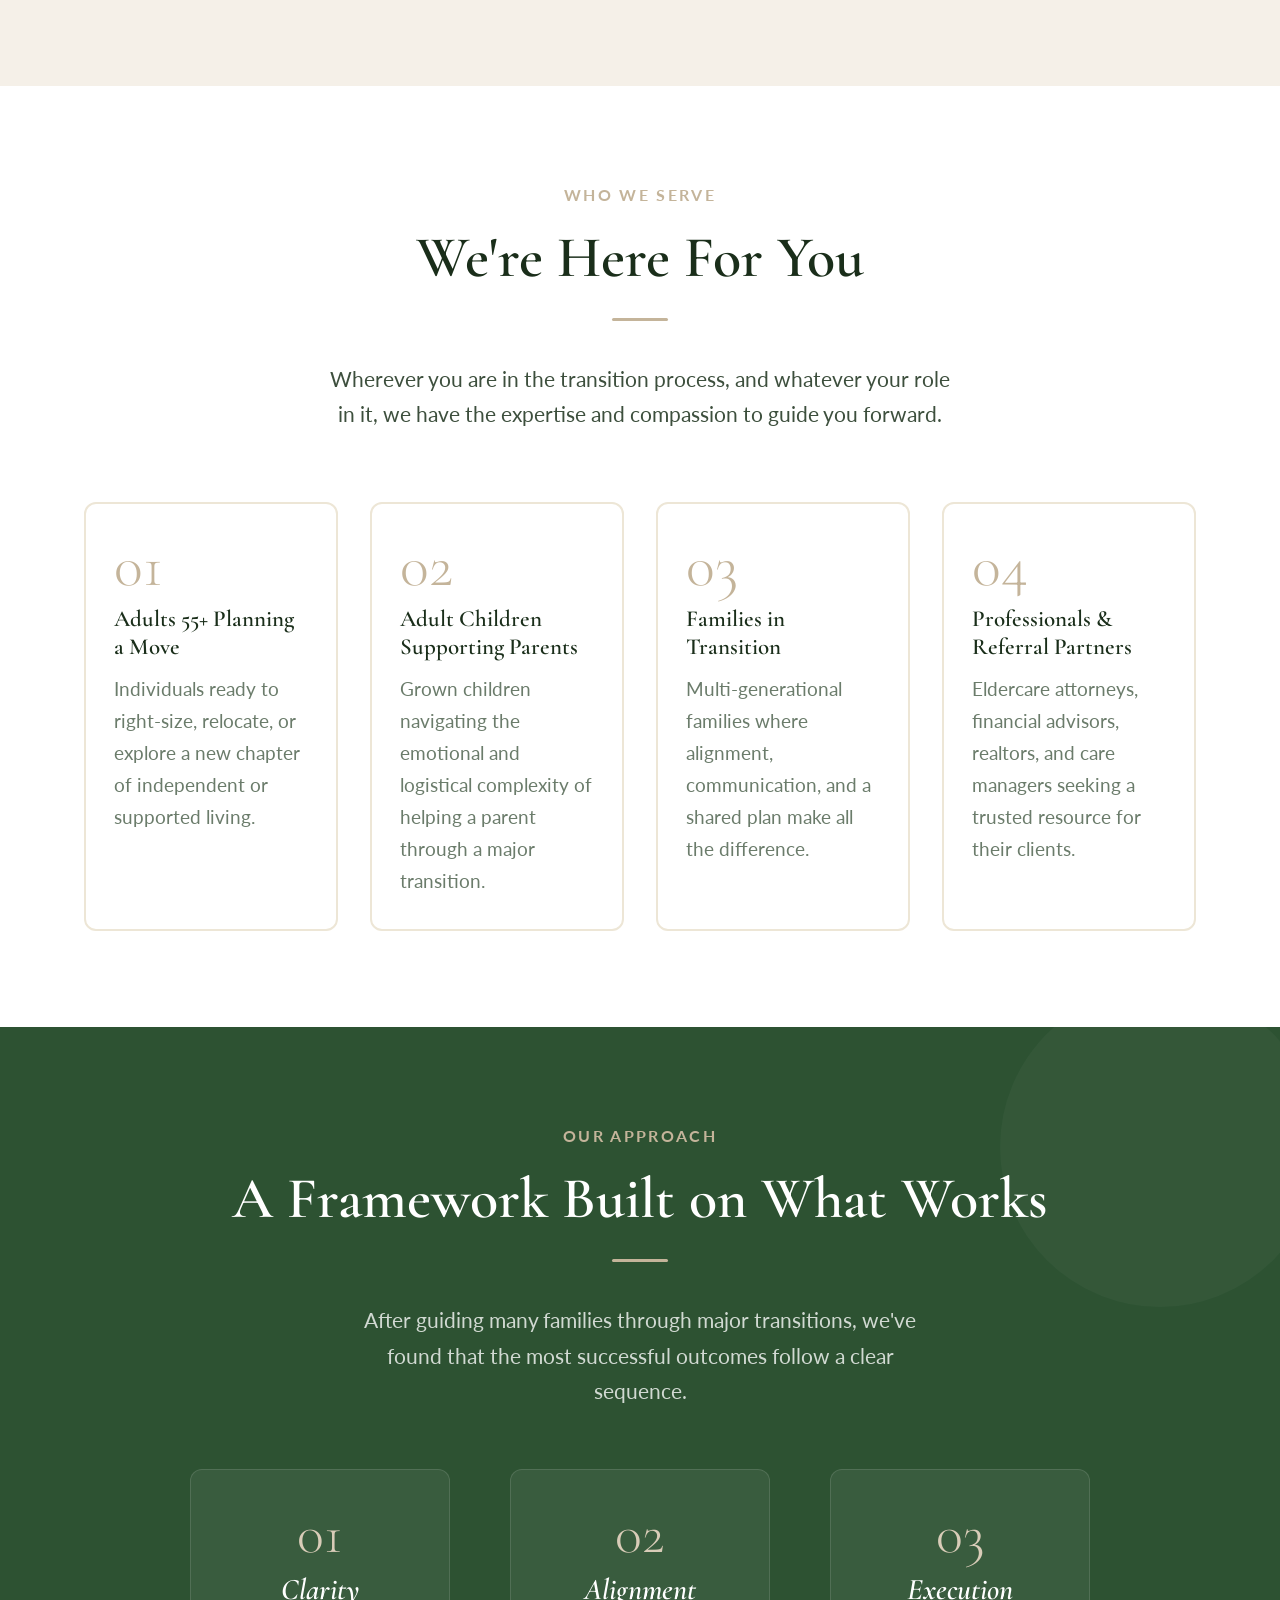
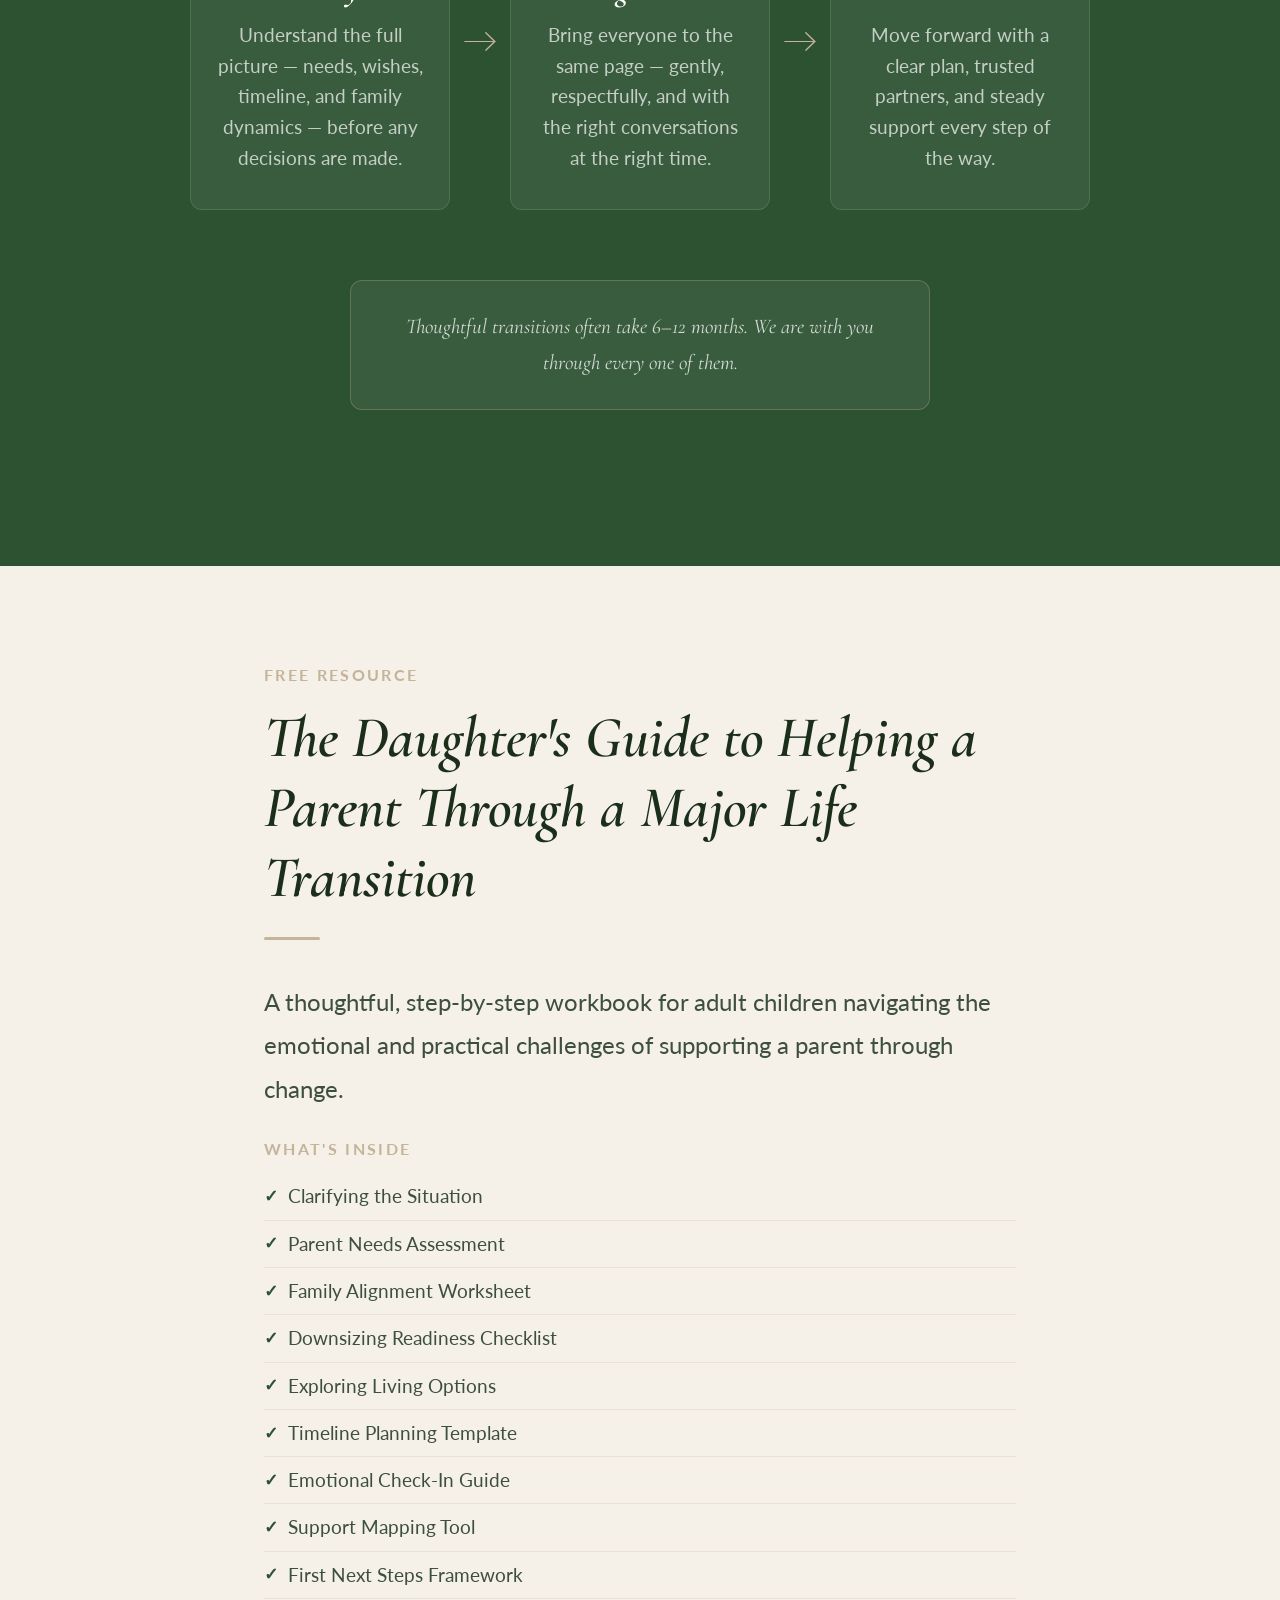
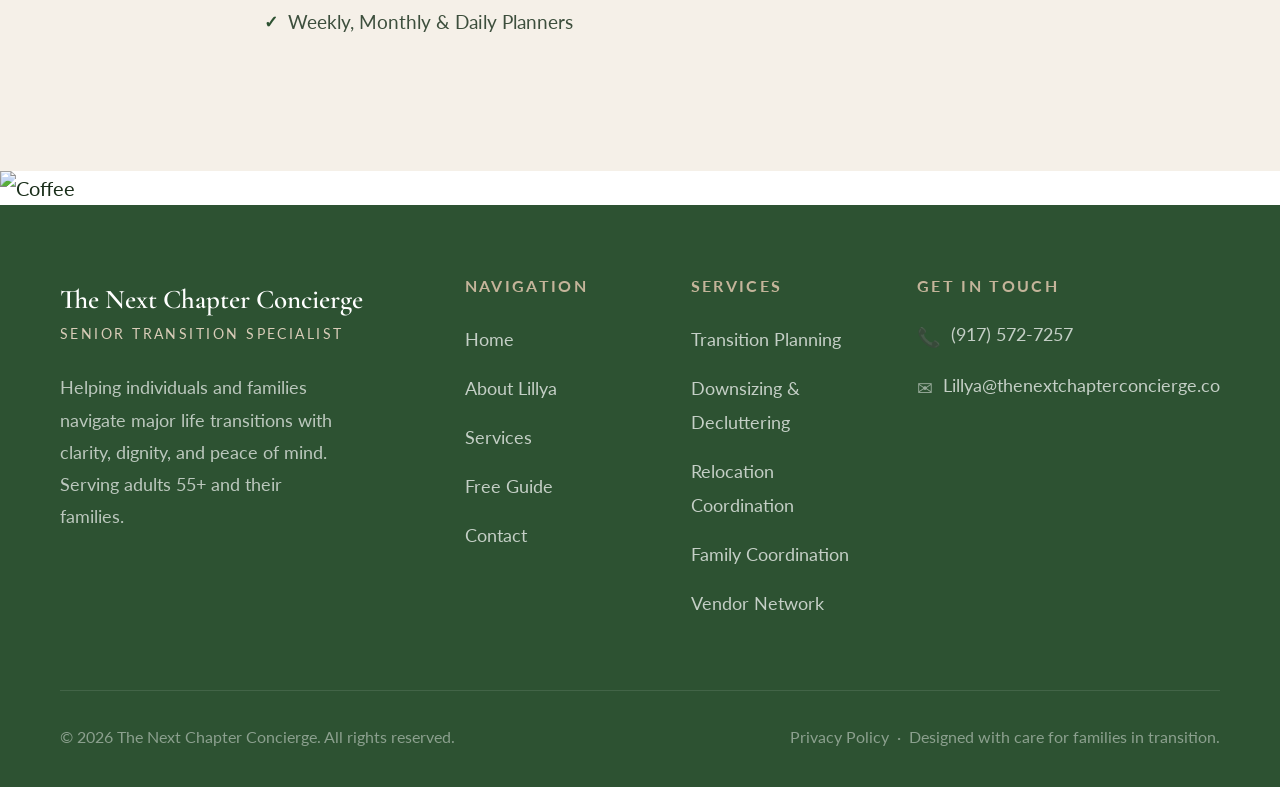
==== commit cc712713: "Add headshot photo to Who We Are section Co-Authored-By: Claude Sonnet 4.6 <noreply@anthropic.com>" ====
--- a/index.html
+++ b/index.html
@@ -84,6 +84,7 @@
          ==================================================== -->
     <section class="intro-section" aria-labelledby="intro-heading">
       <div class="intro-inner">
+        <img src="images/Head Shots.jpg" alt="The Next Chapter Concierge team" class="intro-headshot">
         <span class="eyebrow">Who We Are</span>
         <h2 id="intro-heading">A Trusted Guide at Every Step</h2>
         <div class="divider"></div>
--- a/css/styles.css
+++ b/css/styles.css
@@ -505,6 +505,19 @@
   text-align: center;
 }
 
+.intro-headshot {
+  width: 200px;
+  height: 200px;
+  object-fit: cover;
+  object-position: top;
+  border-radius: 50%;
+  border: 4px solid var(--tan);
+  margin-bottom: 1.5rem;
+  display: block;
+  margin-left: auto;
+  margin-right: auto;
+}
+
 .intro-inner blockquote {
   font-family: 'Cormorant Garamond', serif;
   font-size: 1.5rem;
